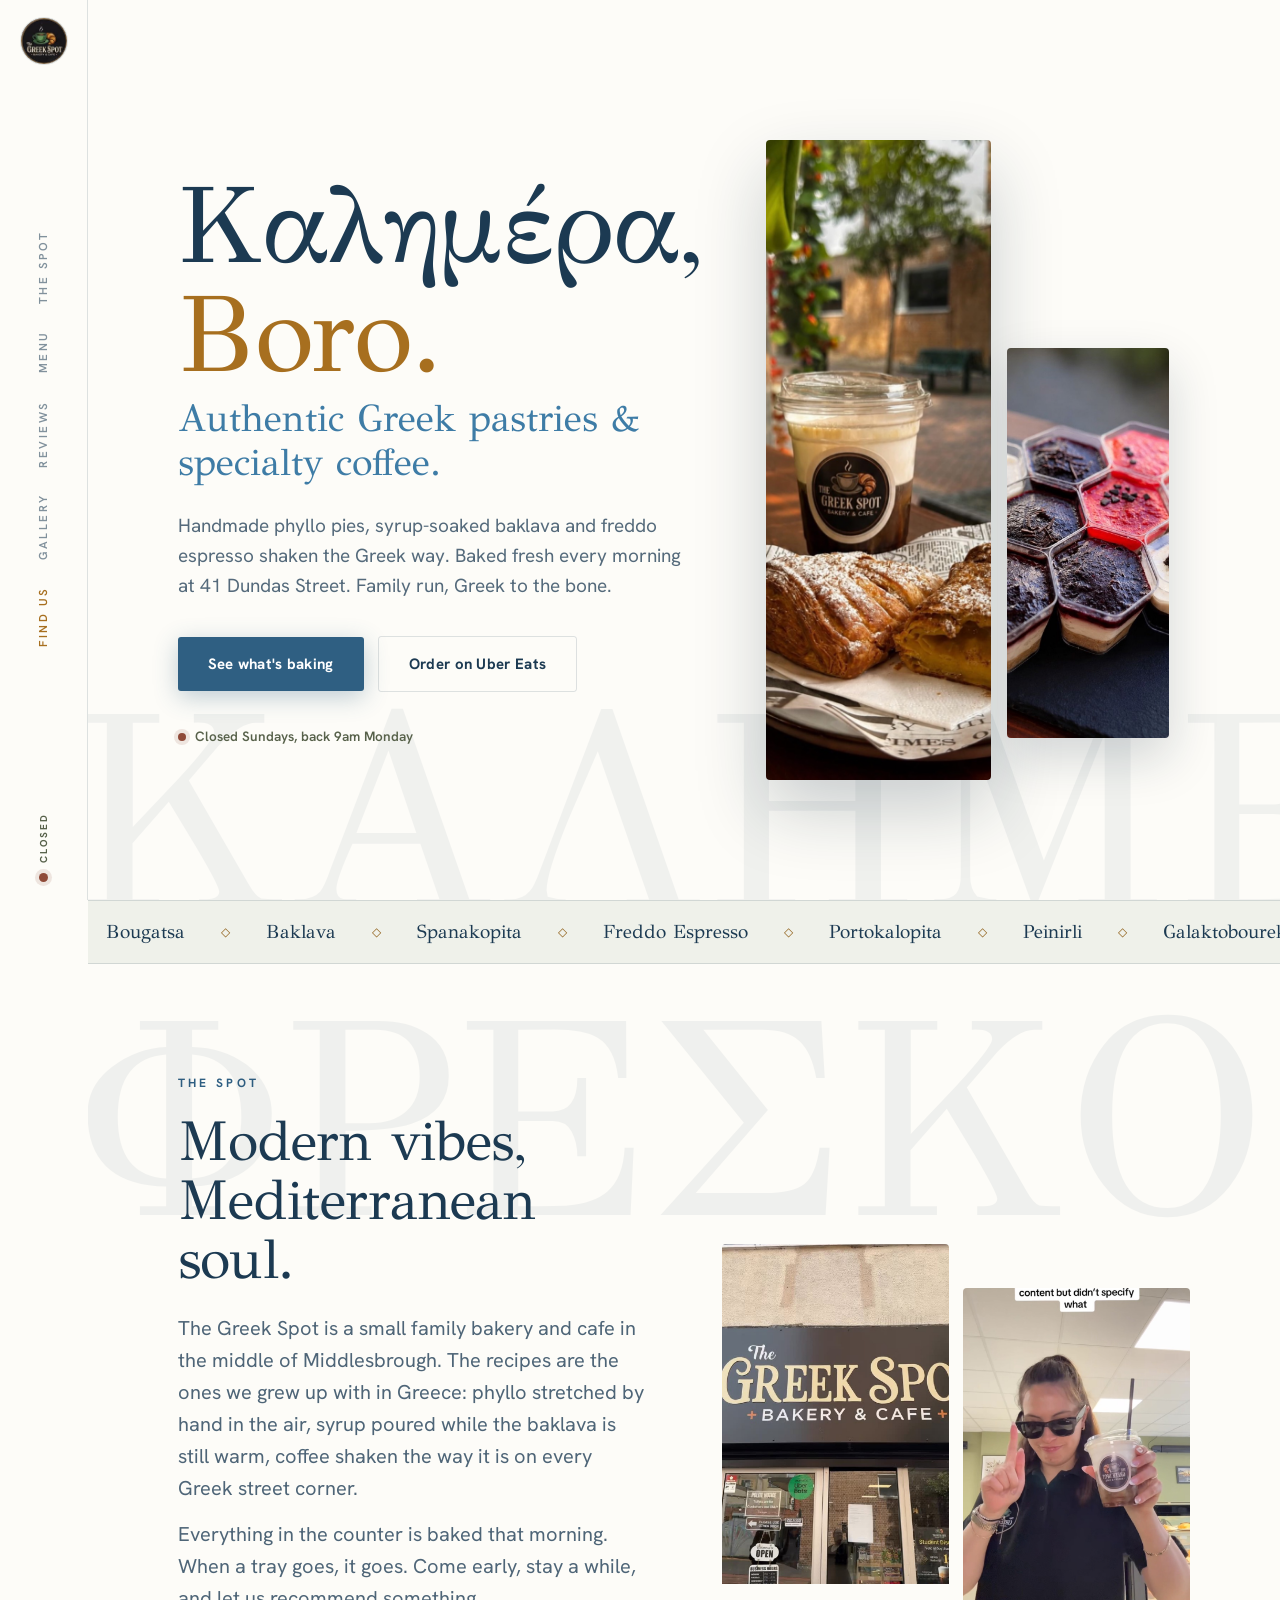
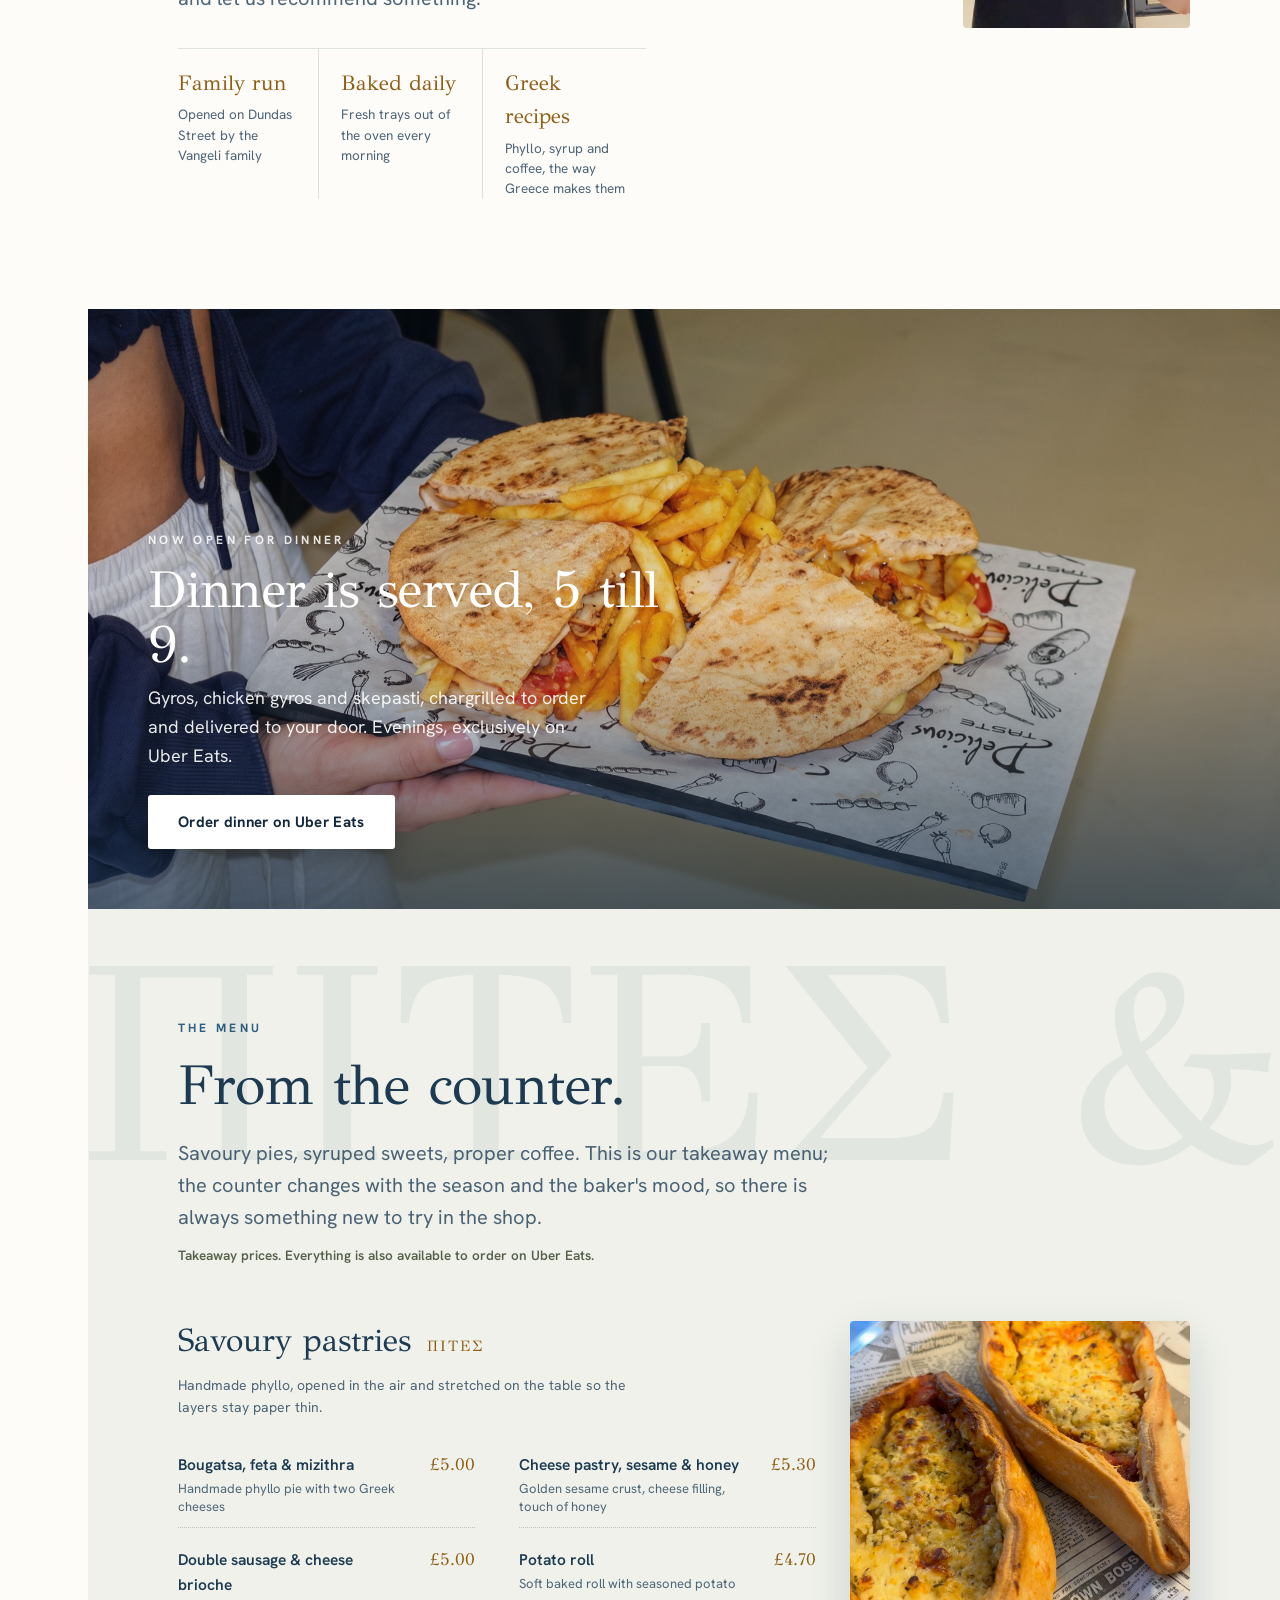
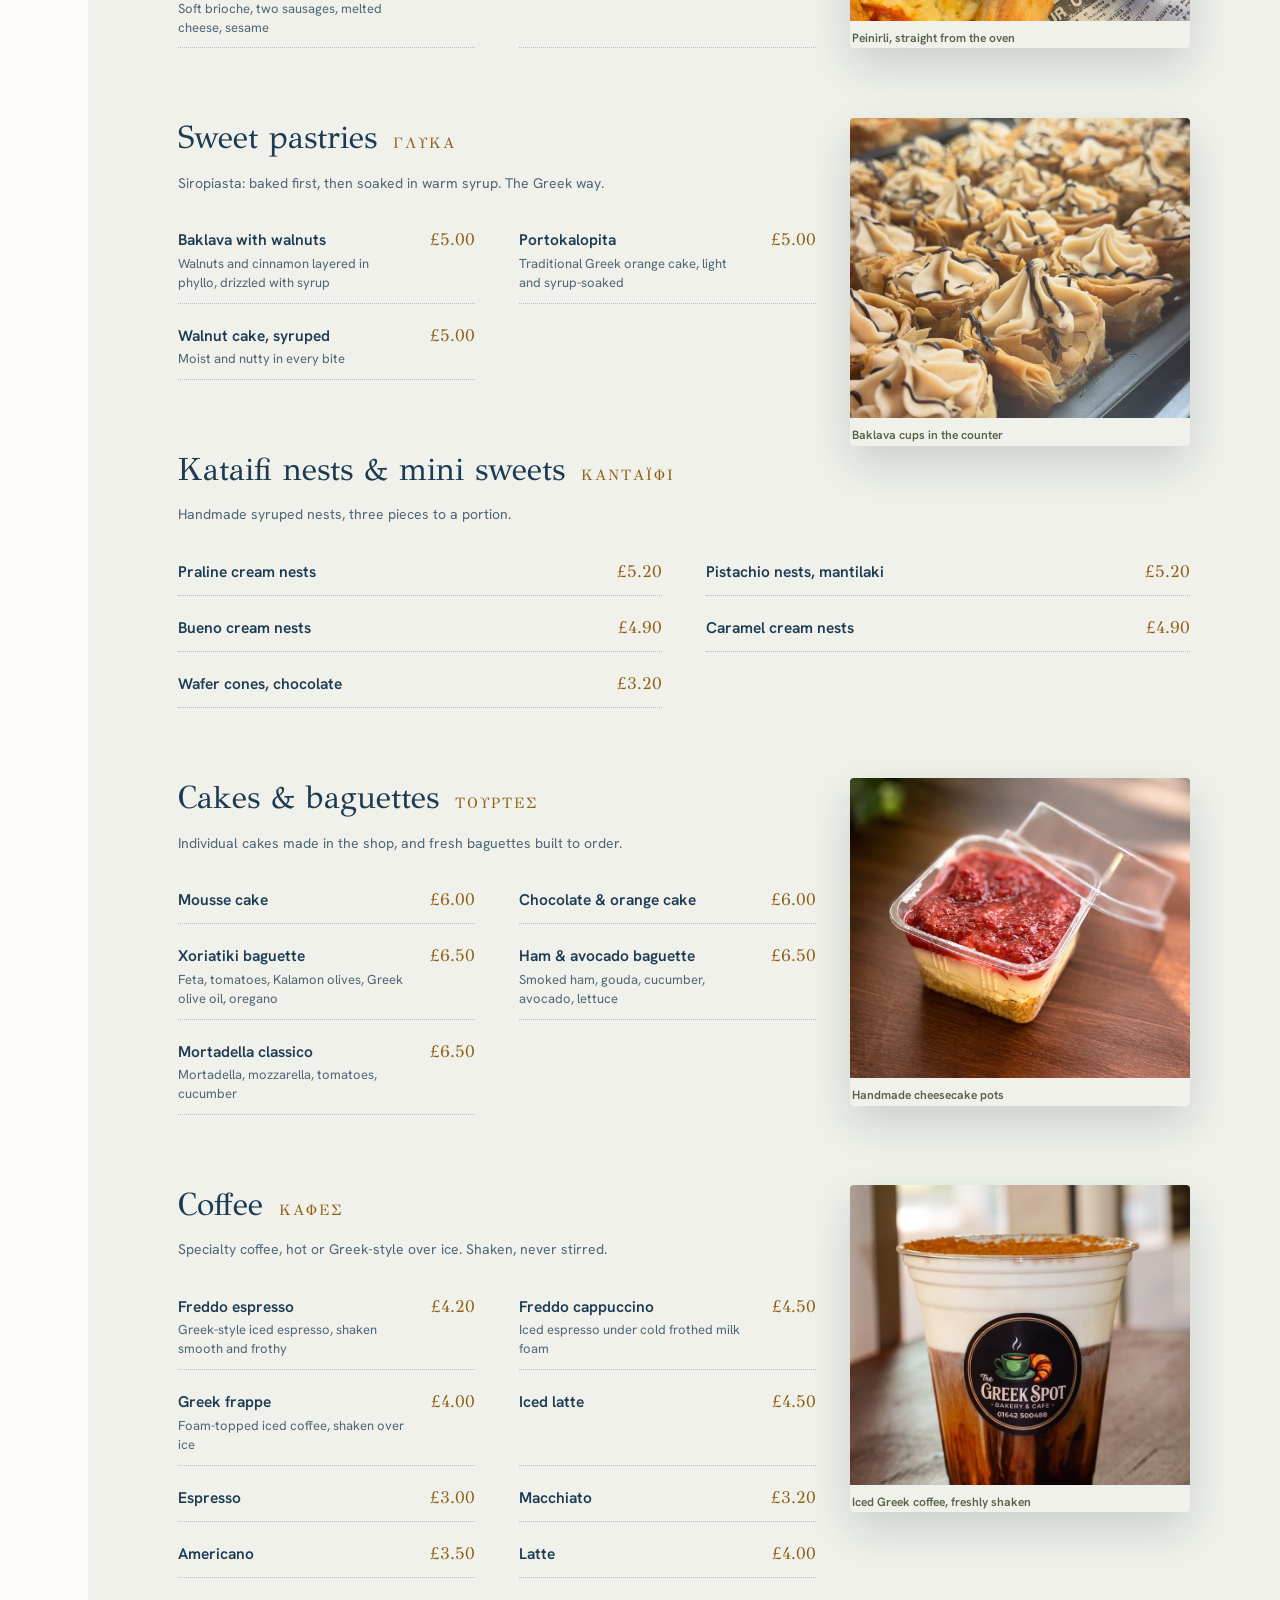
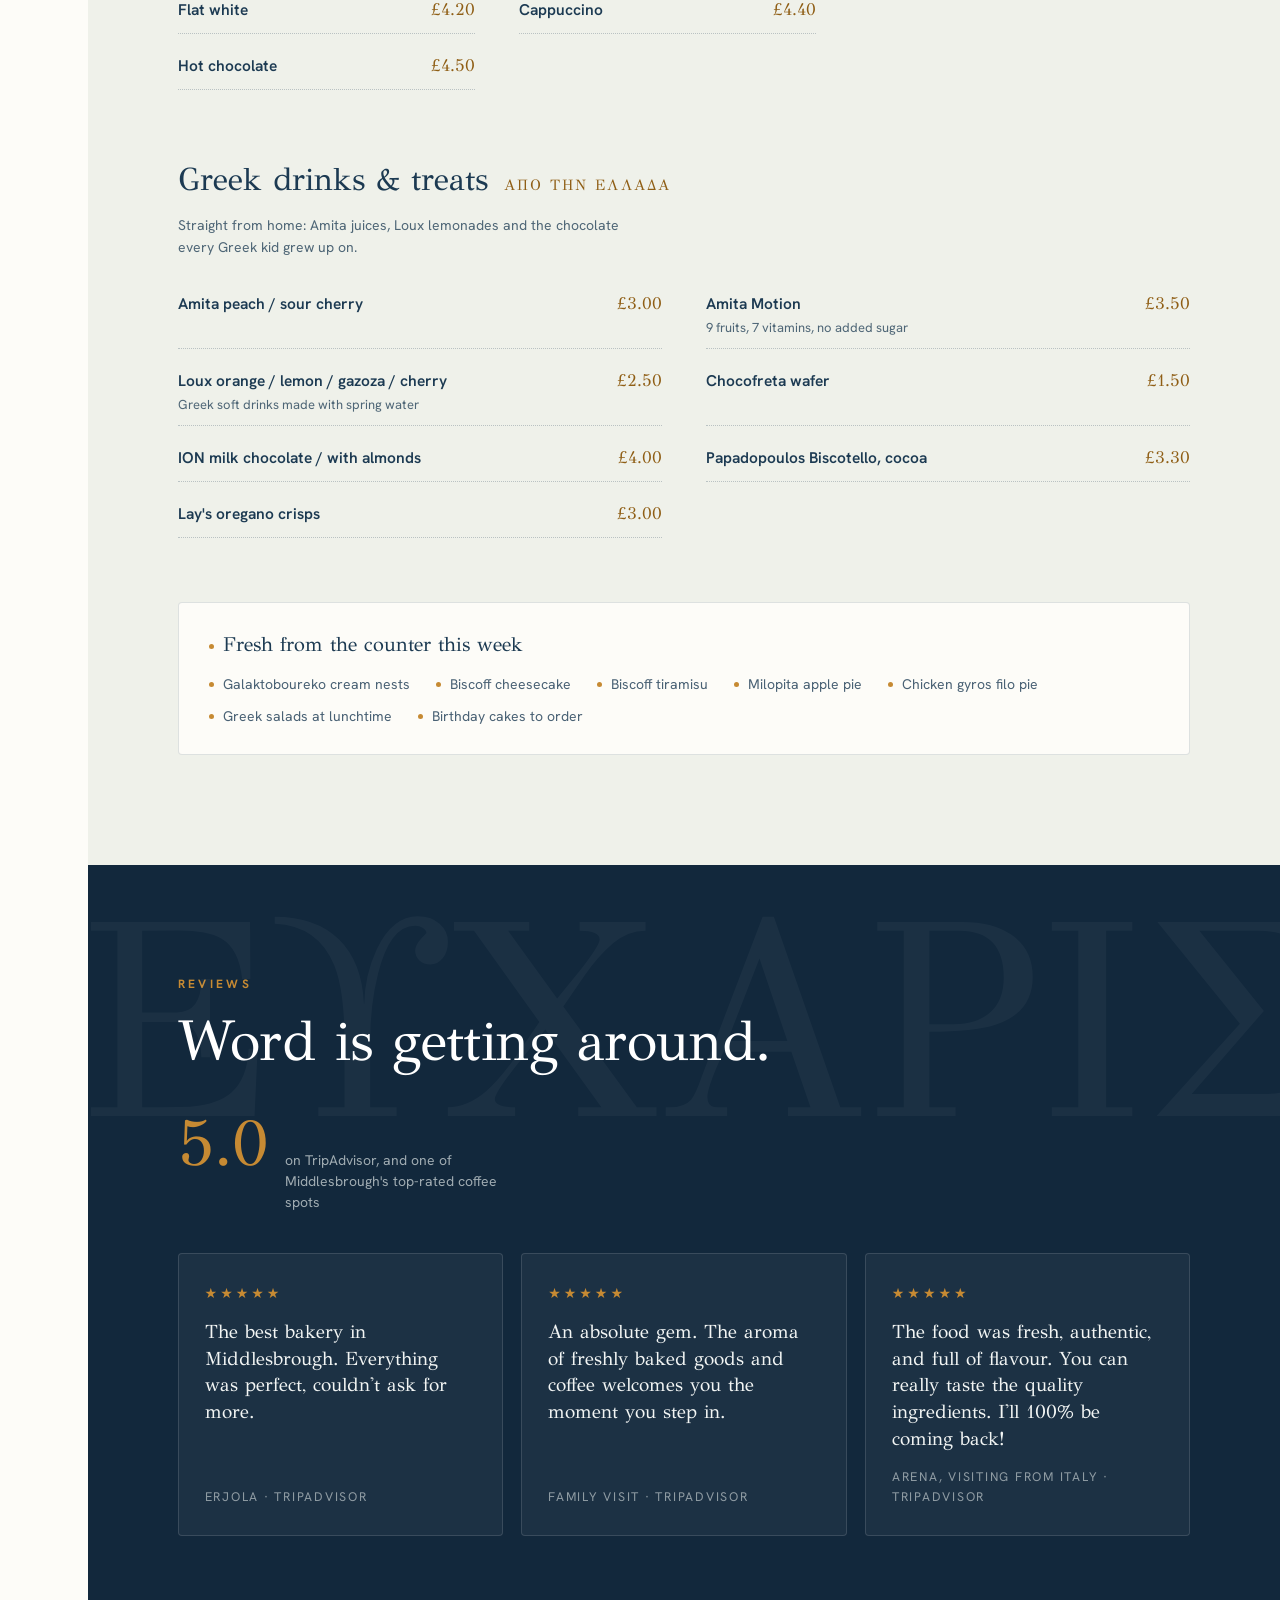
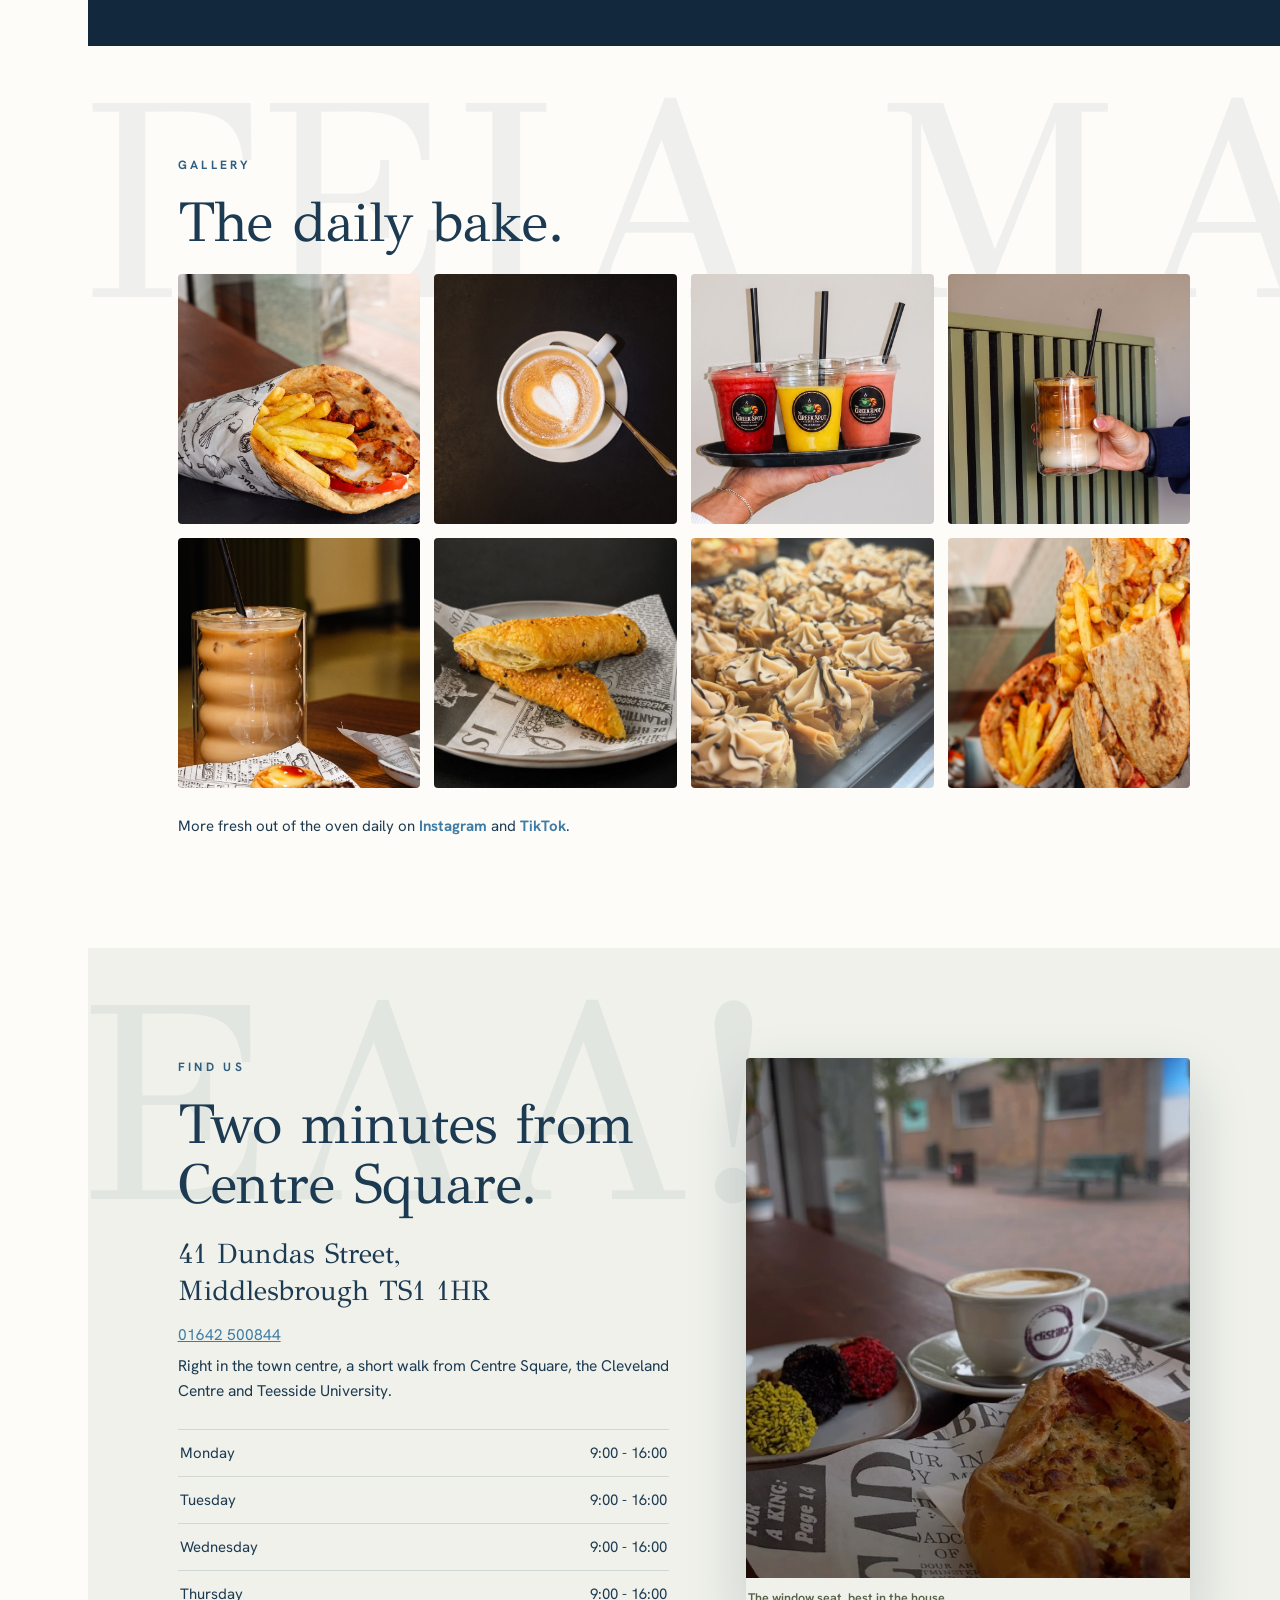
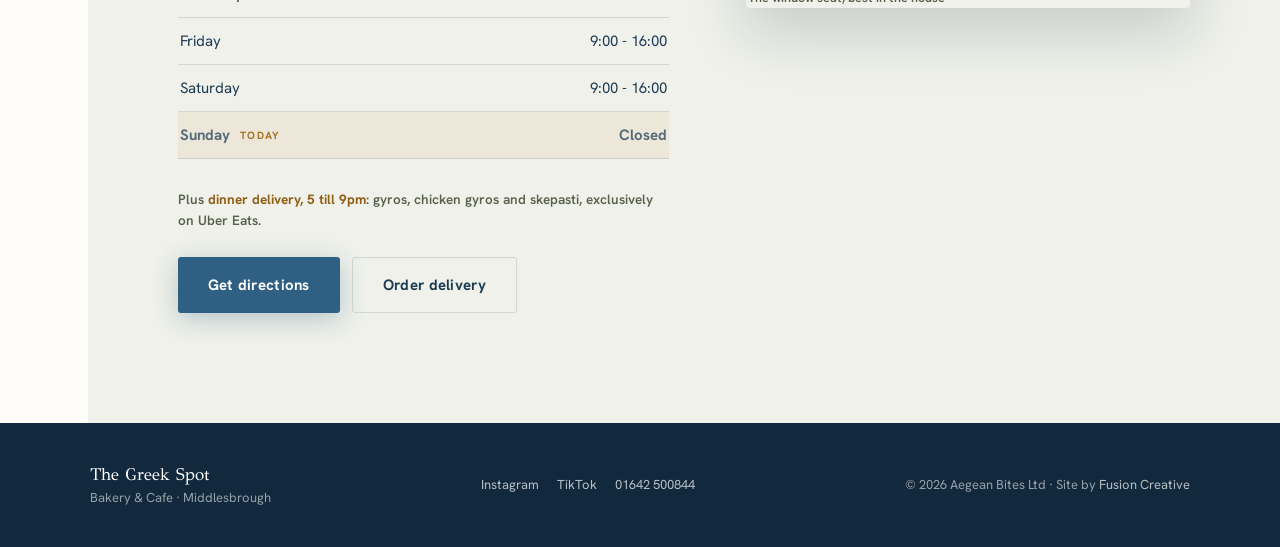
==== index.html @ c8424e04 "The Greek Spot website: launch build Static one-page site: real menu + prices, studio-enhanced shoot" ====
<!DOCTYPE html>
<html lang="en">
<head>
<meta charset="UTF-8">
<meta name="viewport" content="width=device-width, initial-scale=1.0">
<title>The Greek Spot | Greek Bakery &amp; Cafe, Middlesbrough</title>
<meta name="description" content="Authentic Greek pastries, coffee and now dinner in Middlesbrough. Gyros, chicken gyros and skepasti delivered 5 to 9pm on Uber Eats. Family run on Dundas Street, open Monday to Saturday.">
<link rel="icon" type="image/jpeg" href="images/logo.jpg">
<link rel="preconnect" href="https://fonts.googleapis.com">
<link rel="preconnect" href="https://fonts.gstatic.com" crossorigin>
<link href="https://fonts.googleapis.com/css2?family=GFS+Didot&family=Hanken+Grotesk:wght@300;400;500;600;700;800&display=swap" rel="stylesheet">
<script type="application/ld+json">
{
  "@context": "https://schema.org",
  "@type": "Bakery",
  "name": "The Greek Spot",
  "servesCuisine": "Greek",
  "priceRange": "£",
  "telephone": "+441642500844",
  "address": {
    "@type": "PostalAddress",
    "streetAddress": "41 Dundas Street",
    "addressLocality": "Middlesbrough",
    "postalCode": "TS1 1HR",
    "addressCountry": "GB"
  },
  "openingHoursSpecification": [
    { "@type": "OpeningHoursSpecification", "dayOfWeek": ["Monday","Tuesday","Wednesday","Thursday","Friday","Saturday"], "opens": "09:00", "closes": "16:00" }
  ],
  "sameAs": [
    "https://www.instagram.com/thegreekspotmiddlesbrough/",
    "https://www.tiktok.com/@thegreekspot_"
  ]
}
</script>
<style>
:root{
  --whitewash:#FDFCF8;
  --ink:#1C3A52;
  --sea:#3E7CA6;
  --honey:#C68A33;
  --honey-deep:#A76F1F;
  --olive:#7D8767;
  --olive-text:#57614A;
  --honey-text:#8F5E15;
  --sea-deep:#2F5F82;
  --mist:#EFF1EA;
  --night:#12283C;
  --line:rgba(28,58,82,.14);
  --rail-w:88px;
}
*{margin:0;padding:0;box-sizing:border-box}
html{scroll-behavior:smooth}
body{
  background:var(--whitewash);
  color:var(--ink);
  font-family:'Hanken Grotesk',system-ui,sans-serif;
  font-size:16.5px;
  line-height:1.6;
  -webkit-font-smoothing:antialiased;
}
img{max-width:100%;display:block}
a{color:var(--sea)}
.didot{font-family:'GFS Didot',serif;font-weight:400}

/* ---------- side rail ---------- */
.rail{
  position:fixed;top:0;left:0;bottom:0;width:var(--rail-w);z-index:60;
  display:flex;flex-direction:column;align-items:center;justify-content:space-between;
  padding:18px 0;border-right:1px solid var(--line);background:var(--whitewash);
}
.rail-logo{width:46px;height:46px;border-radius:50%;overflow:hidden;flex:0 0 auto;box-shadow:0 0 0 1px var(--line)}
.rail-logo img{width:100%;height:100%;object-fit:cover}
.rail-nav{display:flex;flex-direction:column;gap:26px;align-items:center}
.rail-nav a{
  writing-mode:vertical-rl;text-orientation:mixed;transform:rotate(180deg);
  text-decoration:none;color:var(--ink);opacity:.55;
  font-size:11.5px;font-weight:600;letter-spacing:.22em;text-transform:uppercase;
  transition:opacity .2s,color .2s;
}
.rail-nav a:hover{opacity:1;color:var(--sea)}
.rail-nav a.active{opacity:1;color:var(--honey-deep)}
.rail-status{display:flex;flex-direction:column;align-items:center;gap:10px}
.status-dot{width:9px;height:9px;border-radius:50%;background:#9AA39B}
.status-dot.on{background:#4C9A62;box-shadow:0 0 0 4px rgba(76,154,98,.15)}
.status-dot.closed{background:#8F4A38;box-shadow:0 0 0 4px rgba(143,74,56,.13)}
.rail-status span{
  writing-mode:vertical-rl;transform:rotate(180deg);
  font-size:10px;font-weight:700;letter-spacing:.2em;text-transform:uppercase;color:var(--olive-text);
}

/* ---------- mobile top bar ---------- */
.mobilebar{
  display:none;position:fixed;top:0;left:0;right:0;z-index:70;
  align-items:center;justify-content:space-between;padding:12px 18px;
  background:rgba(253,252,248,.92);backdrop-filter:blur(10px);border-bottom:1px solid var(--line);
}
.mb-brand{display:flex;align-items:center;gap:10px;text-decoration:none;color:var(--ink)}
.mb-brand img{width:34px;height:34px;border-radius:50%}
.mb-brand strong{font-size:14px;letter-spacing:.02em}
.mb-right{display:flex;align-items:center;gap:14px}
.mb-status{display:flex;align-items:center;gap:6px;font-size:11px;font-weight:700;letter-spacing:.08em;text-transform:uppercase;color:var(--olive-text)}
.burger{background:none;border:none;cursor:pointer;padding:6px;display:flex;flex-direction:column;gap:5px}
.burger span{width:22px;height:2px;background:var(--ink);transition:.25s}
.overlay{
  position:fixed;inset:0;background:var(--night);z-index:80;display:flex;flex-direction:column;
  align-items:center;justify-content:center;gap:8px;
  opacity:0;pointer-events:none;visibility:hidden;transition:opacity .3s,visibility .3s;
}
.overlay.open{opacity:1;pointer-events:auto;visibility:visible}
.overlay a{
  color:var(--whitewash);text-decoration:none;font-family:'GFS Didot',serif;
  font-size:clamp(30px,8vw,44px);padding:6px 0;opacity:.9;
}
.overlay a em{font-style:normal;color:var(--honey);font-size:.5em;letter-spacing:.25em;text-transform:uppercase;font-family:'Hanken Grotesk',sans-serif;display:block;text-align:center}
.overlay .ov-close{position:absolute;top:16px;right:20px;background:none;border:none;color:var(--whitewash);font-size:34px;cursor:pointer;line-height:1}

/* ---------- shared layout ---------- */
main{margin-left:var(--rail-w)}
.chapter{padding:110px min(7vw,90px);position:relative;overflow:hidden}
.watermark{
  position:absolute;z-index:0;pointer-events:none;user-select:none;
  font-family:'GFS Didot',serif;color:var(--ink);opacity:.055;
  font-size:clamp(120px,22vw,290px);line-height:.9;white-space:nowrap;
  top:30px;left:-10px;
}
.eyebrow{
  font-size:12px;font-weight:700;letter-spacing:.28em;text-transform:uppercase;
  color:var(--sea-deep);margin-bottom:18px;
}
h1,h2{font-family:'GFS Didot',serif;font-weight:400;line-height:1.06;letter-spacing:-.01em}
h2{font-size:clamp(34px,4.6vw,56px);margin-bottom:22px;position:relative;z-index:1}
.lede{font-size:clamp(17px,1.6vw,20px);color:rgba(28,58,82,.78);max-width:56ch;position:relative;z-index:1}

/* ---------- hero ---------- */
.hero{
  min-height:100vh;display:grid;grid-template-columns:1.05fr .95fr;gap:min(5vw,64px);
  align-items:center;padding:90px min(7vw,90px) 70px;position:relative;overflow:hidden;
}
.hero-copy{position:relative;z-index:2}
.hero-kali{
  font-family:'GFS Didot',serif;font-size:clamp(58px,8.5vw,116px);line-height:1;
  margin-bottom:8px;
}
.hero-kali .accent{color:var(--honey-deep)}
.hero-sub{
  font-family:'GFS Didot',serif;font-size:clamp(24px,3vw,38px);color:var(--sea);
  margin-bottom:26px;line-height:1.15;
}
.hero-lede{font-size:clamp(16px,1.5vw,19px);color:rgba(28,58,82,.75);max-width:46ch;margin-bottom:34px}
.hero-ctas{display:flex;flex-wrap:wrap;gap:14px;align-items:center;margin-bottom:30px}
.btn{
  display:inline-flex;align-items:center;gap:10px;text-decoration:none;
  font-weight:700;font-size:15px;letter-spacing:.02em;
  padding:15px 30px;border-radius:3px;transition:transform .15s,box-shadow .2s,background .2s;
}
.btn-solid{background:var(--sea-deep);color:#fff;box-shadow:0 6px 24px rgba(47,95,130,.3)}
.btn-solid:hover{background:var(--night);transform:translateY(-1px)}
.btn-ghost{color:var(--ink);border:1.5px solid var(--line);background:transparent}
.btn-ghost:hover{border-color:var(--sea);color:var(--sea)}
.hero-open{
  display:inline-flex;align-items:center;gap:9px;font-size:13.5px;font-weight:600;color:var(--olive-text);
}
.hero-open .status-dot{width:8px;height:8px}
.hero-photos{position:relative;z-index:1;display:grid;grid-template-columns:1fr .72fr;gap:16px;align-items:end}
.hp-main{border-radius:4px;overflow:hidden;box-shadow:0 30px 70px rgba(18,40,60,.22)}
.hp-main img{height:min(72vh,640px);width:100%;object-fit:cover}
.hp-side{border-radius:4px;overflow:hidden;box-shadow:0 20px 50px rgba(18,40,60,.18);margin-bottom:42px}
.hp-side img{height:min(44vh,390px);width:100%;object-fit:cover}
.hero .watermark{top:auto;bottom:-40px;left:-20px;opacity:.05}

/* ---------- ticker ---------- */
.ticker{border-top:1px solid var(--line);border-bottom:1px solid var(--line);background:var(--mist);overflow:hidden;padding:16px 0}
.ticker-track{display:flex;gap:0;width:max-content;animation:tick 38s linear infinite}
.ticker-track span{
  font-family:'GFS Didot',serif;font-size:19px;color:var(--ink);white-space:nowrap;padding:0 18px;
  display:flex;align-items:center;gap:36px;
}
.ticker-track span i{font-style:normal;color:var(--honey-text);font-size:12px}
@keyframes tick{from{transform:translateX(-50%)}to{transform:translateX(0)}}
@media (prefers-reduced-motion:reduce){
  .ticker-track{animation:none}
  html{scroll-behavior:auto}
  .reveal{opacity:1 !important;transform:none !important}
}

/* ---------- story ---------- */
.story{display:grid;grid-template-columns:1fr 1fr;gap:min(6vw,80px);align-items:center}
.story-photos{display:grid;grid-template-columns:1fr 1fr;gap:14px}
.story-photos figure{border-radius:4px;overflow:hidden}
.story-photos img{height:340px;width:100%;object-fit:cover}
.story-photos figure:last-child{margin-top:44px}
.story-photos figure:last-child img{object-position:center 78%}
.facts{display:flex;gap:0;margin-top:34px;border-top:1px solid var(--line)}
.fact{flex:1;padding:18px 18px 0 0}
.fact + .fact{padding-left:22px;border-left:1px solid var(--line)}
.fact .didot{font-size:21px;color:var(--honey-text);display:block;margin-bottom:4px}
.fact p{font-size:13.5px;color:rgba(28,58,82,.78);line-height:1.5}

/* ---------- menu ---------- */
.menu-ch{background:var(--mist)}
.menu-intro{max-width:60ch;margin-bottom:12px}
.menu-note{font-size:13.5px;color:var(--olive-text);font-weight:600;margin-bottom:48px}
.mcat{margin-bottom:64px;position:relative;z-index:1}
.mcat-head{display:flex;align-items:baseline;gap:16px;margin-bottom:8px}
.mcat-head h3{font-family:'GFS Didot',serif;font-weight:400;font-size:clamp(24px,2.6vw,32px)}
.mcat-head .gr{font-family:'GFS Didot',serif;color:var(--honey-text);font-size:15px;letter-spacing:.14em}
.mcat-sub{font-size:14px;color:rgba(28,58,82,.76);margin-bottom:22px;max-width:58ch}
.mgrid{display:grid;grid-template-columns:1fr 1fr;gap:8px 44px}
.mitem{display:flex;align-items:baseline;gap:10px;padding:10px 0;border-bottom:1px dotted rgba(28,58,82,.25)}
.mitem .nm{font-weight:600;font-size:15.5px}
.mitem .nm small{display:block;font-weight:400;font-size:13px;color:rgba(28,58,82,.76);line-height:1.45;margin-top:2px}
.mitem .dots{flex:1}
.mitem .pr{font-family:'GFS Didot',serif;font-size:17px;color:var(--honey-text);white-space:nowrap}
.mcat-photo{
  float:right;width:min(340px,38%);margin:6px 0 18px 34px;border-radius:4px;overflow:hidden;
  box-shadow:0 18px 44px rgba(18,40,60,.16);
}
.mcat-photo img{width:100%;height:300px;object-fit:cover}
.mcat-photo figcaption{font-size:12px;color:var(--olive-text);padding:8px 2px 0;font-weight:600}
.counter-strip{
  clear:both;background:var(--whitewash);border:1px solid var(--line);border-radius:4px;
  padding:26px 30px;display:flex;flex-wrap:wrap;gap:10px 26px;align-items:center;position:relative;z-index:1;
}
.counter-strip .didot{font-size:20px;color:var(--ink);width:100%;margin-bottom:2px}
.counter-strip span{font-size:14px;color:rgba(28,58,82,.8)}
.counter-strip span::before{content:"";display:inline-block;width:5px;height:5px;border-radius:50%;background:var(--honey);margin-right:9px;vertical-align:2px}

/* ---------- reviews ---------- */
.reviews{background:var(--night);color:#EDF2F1}
.reviews .eyebrow{color:var(--honey)}
.reviews h2{color:#fff}
.reviews .lede{color:rgba(237,242,241,.72)}
.rev-score{display:flex;align-items:baseline;gap:16px;margin:8px 0 40px;position:relative;z-index:1}
.rev-score .didot{font-size:64px;color:var(--honey)}
.rev-score p{font-size:14px;color:rgba(237,242,241,.65);max-width:30ch;line-height:1.5}
.rev-grid{display:grid;grid-template-columns:repeat(3,1fr);gap:18px;position:relative;z-index:1}
.rev{
  background:rgba(253,252,248,.045);border:1px solid rgba(237,242,241,.14);border-radius:4px;padding:28px 26px;
  display:flex;flex-direction:column;gap:14px;
}
.rev .stars{color:var(--honey);letter-spacing:3px;font-size:14px}
.rev blockquote{font-family:'GFS Didot',serif;font-size:18.5px;line-height:1.45;color:#F2F5F4}
.rev cite{font-style:normal;font-size:12.5px;letter-spacing:.14em;text-transform:uppercase;color:rgba(237,242,241,.55);margin-top:auto}
.reviews .watermark{color:#fff;opacity:.035}

/* ---------- gallery ---------- */
.gal-grid{display:grid;grid-template-columns:repeat(4,1fr);gap:14px;position:relative;z-index:1}
.gal-grid a{border-radius:4px;overflow:hidden;position:relative;display:block}
.gal-grid img{height:250px;width:100%;object-fit:cover;transition:transform .5s}
.gal-grid a:hover img{transform:scale(1.045)}
.gal-follow{margin-top:26px;font-size:15px;position:relative;z-index:1}
.gal-follow a{font-weight:700;text-decoration:none}
.gal-follow a:hover{text-decoration:underline}
.gal-grid a:nth-child(1) img{object-position:center 30%}

/* ---------- feature band ---------- */
.feature-band{position:relative;height:min(70vh,600px);overflow:hidden;display:flex;align-items:flex-end}
.feature-band > img{position:absolute;inset:0;width:100%;height:100%;object-fit:cover}
.fb-overlay{position:absolute;inset:0;background:linear-gradient(to top,rgba(18,40,60,.68) 0%,rgba(18,40,60,.12) 48%,rgba(18,40,60,.22) 100%)}
.fb-text{position:relative;z-index:1;padding:min(6vw,60px);color:#fff;max-width:660px}
.fb-eyebrow{font-size:12px;font-weight:700;letter-spacing:.28em;text-transform:uppercase;color:#fff;opacity:.85;margin-bottom:12px}
.feature-band h2{font-family:'GFS Didot',serif;font-weight:400;color:#fff;font-size:clamp(30px,5vw,52px);line-height:1.06;margin:0}
.feature-band p{color:rgba(255,255,255,.9);font-size:clamp(15px,1.6vw,18px);margin-top:12px;max-width:44ch}
@media(max-width:600px){ .feature-band{height:56vh} }
.feature-band .btn{margin-top:24px}
.fb-btn{background:#fff;color:var(--night);box-shadow:0 8px 26px rgba(0,0,0,.28)}
.fb-btn:hover{background:var(--honey);color:#fff}
.hours-note{margin:14px 0 2px;font-size:13.5px;color:var(--olive-text);font-weight:600;line-height:1.55}
.hours-note b{color:var(--honey-text)}

/* ---------- find us ---------- */
.find{display:grid;grid-template-columns:1.05fr .95fr;gap:min(6vw,80px);align-items:start}
.hours{border-top:1px solid var(--line);margin:26px 0 30px}
.hours .hrow{display:flex;justify-content:space-between;padding:11px 2px;border-bottom:1px solid var(--line);font-size:15px}
.hours .hrow.today{background:rgba(198,138,51,.09);font-weight:700}
.hours .hrow.today .d::after{content:"Today";font-size:10.5px;letter-spacing:.14em;text-transform:uppercase;color:var(--honey-deep);margin-left:10px;vertical-align:1px}
.hours .closed-day{color:rgba(28,58,82,.72)}
.find-details p{margin-bottom:6px;font-size:15.5px}
.find-details .addr{font-family:'GFS Didot',serif;font-size:clamp(22px,2.4vw,28px);line-height:1.3;margin-bottom:14px}
.find-links{display:flex;flex-wrap:wrap;gap:12px;margin-top:26px}
.find-photo{border-radius:4px;overflow:hidden;box-shadow:0 24px 60px rgba(18,40,60,.18)}
.find-photo img{width:100%;height:520px;object-fit:cover}
.find-photo figcaption{font-size:12.5px;color:var(--olive-text);padding:10px 2px 0;font-weight:600}

/* ---------- footer ---------- */
footer{
  background:var(--night);color:rgba(237,242,241,.6);
  padding:38px min(7vw,90px);font-size:13px;
  display:flex;justify-content:space-between;align-items:center;gap:20px;flex-wrap:wrap;
}
footer .didot{color:#fff;font-size:17px}
footer a{color:rgba(237,242,241,.75);text-decoration:none}
footer a:hover{color:var(--honey)}
footer .fsoc{display:flex;gap:18px}

/* ---------- reveal on scroll ---------- */
.reveal{opacity:0;transform:translateY(22px);transition:opacity .7s ease,transform .7s ease}
.reveal.in{opacity:1;transform:none}

/* ---------- focus ---------- */
a:focus-visible,button:focus-visible{outline:2.5px solid var(--sea);outline-offset:3px;border-radius:2px}

/* ---------- responsive ---------- */
@media(max-width:1080px){
  .mgrid{grid-template-columns:1fr}
  .mcat-photo{width:min(300px,42%)}
  .gal-grid{grid-template-columns:repeat(2,1fr)}
  .rev-grid{grid-template-columns:1fr}
}
@media(max-width:900px){
  :root{--rail-w:0px}
  .rail{display:none}
  .mobilebar{display:flex}
  main{margin-left:0}
  .hero{grid-template-columns:1fr;min-height:auto;padding-top:120px;gap:44px}
  .hero-photos{grid-template-columns:1fr .8fr}
  .hp-main img{height:52vh}
  .hp-side img{height:34vh}
  .story{grid-template-columns:1fr}
  .find{grid-template-columns:1fr}
  .find-photo img{height:380px}
  .chapter{padding:80px 6vw}
  .mcat-photo{float:none;width:100%;margin:0 0 22px}
  .mcat-photo img{height:240px}
  .facts{flex-direction:column;gap:14px}
  .fact + .fact{padding-left:0;border-left:none;padding-top:14px;border-top:1px solid var(--line)}
}
@media(max-width:520px){
  .hero-photos{grid-template-columns:1fr}
  .hp-side{display:none}
  .gal-grid{grid-template-columns:1fr 1fr}
  .gal-grid img{height:170px}
}
</style>
</head>
<body>

<!-- side rail (desktop) -->
<nav class="rail" aria-label="Site">
  <a class="rail-logo" href="#top" aria-label="The Greek Spot home"><img src="images/logo.jpg" alt="The Greek Spot logo"></a>
  <div class="rail-nav">
    <a href="#story">The Spot</a>
    <a href="#menu">Menu</a>
    <a href="#reviews">Reviews</a>
    <a href="#gallery">Gallery</a>
    <a href="#find">Find us</a>
  </div>
  <div class="rail-status">
    <span id="railStatusTxt">Mon-Sat</span>
    <div class="status-dot" id="railDot"></div>
  </div>
</nav>

<!-- mobile bar -->
<div class="mobilebar">
  <a class="mb-brand" href="#top"><img src="images/logo.jpg" alt=""><strong>The Greek Spot</strong></a>
  <div class="mb-right">
    <span class="mb-status"><span class="status-dot" id="mbDot" style="width:7px;height:7px"></span><span id="mbStatusTxt">9-4</span></span>
    <button class="burger" id="burger" aria-label="Open menu" aria-expanded="false" aria-controls="overlay"><span></span><span></span><span></span></button>
  </div>
</div>
<nav class="overlay" id="overlay" aria-label="Site menu">
  <button class="ov-close" id="ovClose" aria-label="Close menu">&times;</button>
  <a href="#story"><em>01</em>The Spot</a>
  <a href="#menu"><em>02</em>Menu</a>
  <a href="#reviews"><em>03</em>Reviews</a>
  <a href="#gallery"><em>04</em>Gallery</a>
  <a href="#find"><em>05</em>Find us</a>
</nav>

<main id="top">

  <!-- HERO -->
  <section class="hero">
    <div class="watermark" aria-hidden="true">ΚΑΛΗΜΕΡΑ</div>
    <div class="hero-copy">
      <h1 class="hero-kali"><span lang="el">Καλημέρα,</span><br><span class="accent">Boro.</span></h1>
      <p class="hero-sub">Authentic Greek pastries &amp; specialty coffee.</p>
      <p class="hero-lede">Handmade phyllo pies, syrup-soaked baklava and freddo espresso shaken the Greek way. Baked fresh every morning at 41 Dundas Street. Family run, Greek to the bone.</p>
      <div class="hero-ctas">
        <a class="btn btn-solid" href="#menu">See what's baking</a>
        <a class="btn btn-ghost" href="https://www.ubereats.com/gb/store/the-greek-spot/KlmvoWTTS9mFfXp4U_4D3Q" target="_blank" rel="noopener">Order on Uber Eats</a>
      </div>
      <span class="hero-open"><span class="status-dot" id="heroDot"></span><span id="heroStatusTxt">Cafe 9am to 4pm, dinner delivery 5 to 9pm</span></span>
    </div>
    <div class="hero-photos">
      <figure class="hp-main"><img src="images/hero-bougatsa-freddo.jpg" alt="Custard bougatsa dusted with icing sugar and a freddo espresso in a Greek Spot cup, on newspaper-print paper in the window light" fetchpriority="high"></figure>
      <figure class="hp-side"><img src="images/sweets-honeycomb-pots.jpg" alt="Cheesecake pots arranged in a honeycomb pattern on dark slate"></figure>
    </div>
  </section>

  <!-- TICKER -->
  <div class="ticker" aria-hidden="true">
    <div class="ticker-track" id="tickerTrack">
      <span>Bougatsa <i>&#9671;</i> Baklava <i>&#9671;</i> Spanakopita <i>&#9671;</i> Freddo Espresso <i>&#9671;</i> Portokalopita <i>&#9671;</i> Peinirli <i>&#9671;</i> Galaktoboureko <i>&#9671;</i> Greek Frappe <i>&#9671;</i> Kataifi Nests <i>&#9671;</i> Milopita <i>&#9671;</i></span>
    </div>
  </div>

  <!-- STORY -->
  <section class="chapter" id="story">
    <div class="watermark" aria-hidden="true">ΦΡΕΣΚΟ</div>
    <div class="story">
      <div class="reveal">
        <div class="eyebrow">The Spot</div>
        <h2>Modern vibes,<br>Mediterranean soul.</h2>
        <p class="lede">The Greek Spot is a small family bakery and cafe in the middle of Middlesbrough. The recipes are the ones we grew up with in Greece: phyllo stretched by hand in the air, syrup poured while the baklava is still warm, coffee shaken the way it is on every Greek street corner.</p>
        <p class="lede" style="margin-top:14px">Everything in the counter is baked that morning. When a tray goes, it goes. Come early, stay a while, and let us recommend something.</p>
        <div class="facts">
          <div class="fact"><span class="didot">Family run</span><p>Opened on Dundas Street by the Vangeli family</p></div>
          <div class="fact"><span class="didot">Baked daily</span><p>Fresh trays out of the oven every morning</p></div>
          <div class="fact"><span class="didot">Greek recipes</span><p>Phyllo, syrup and coffee, the way Greece makes them</p></div>
        </div>
      </div>
      <div class="story-photos reveal">
        <figure><img src="images/shopfront.jpg" alt="The Greek Spot shopfront on Dundas Street with its black and gold sign"></figure>
        <figure><img src="images/team-personality.jpg" alt="One of the team holding up a Greek Spot iced coffee in the cafe"></figure>
      </div>
    </div>
  </section>

  <!-- FEATURE BAND -->
  <section class="feature-band reveal" aria-label="Now open for dinner">
    <img src="images/aug-pitas-tray.jpg" alt="A tray of freshly grilled Greek chicken and chips loaded pitas on branded paper" loading="lazy">
    <div class="fb-overlay"></div>
    <div class="fb-text">
      <div class="fb-eyebrow">Now open for dinner</div>
      <h2>Dinner is served, 5 till 9.</h2>
      <p>Gyros, chicken gyros and skepasti, chargrilled to order and delivered to your door. Evenings, exclusively on Uber Eats.</p>
      <a class="btn fb-btn" href="https://www.ubereats.com/gb/store/the-greek-spot/KlmvoWTTS9mFfXp4U_4D3Q" target="_blank" rel="noopener">Order dinner on Uber Eats</a>
    </div>
  </section>

  <!-- MENU -->
  <section class="chapter menu-ch" id="menu">
    <div class="watermark" aria-hidden="true">ΠΙΤΕΣ &amp; ΓΛΥΚΑ</div>
    <div class="eyebrow reveal">The Menu</div>
    <h2 class="reveal">From the counter.</h2>
    <p class="lede menu-intro reveal">Savoury pies, syruped sweets, proper coffee. This is our takeaway menu; the counter changes with the season and the baker's mood, so there is always something new to try in the shop.</p>
    <p class="menu-note reveal">Takeaway prices. Everything is also available to order on Uber Eats.</p>

    <div class="mcat reveal">
      <figure class="mcat-photo"><img src="images/peinirli-cheese-boats.jpg" alt="Two freshly baked peinirli cheese boats on newspaper-print paper"><figcaption>Peinirli, straight from the oven</figcaption></figure>
      <div class="mcat-head"><h3>Savoury pastries</h3><span class="gr" lang="el">ΠΙΤΕΣ</span></div>
      <p class="mcat-sub">Handmade phyllo, opened in the air and stretched on the table so the layers stay paper thin.</p>
      <div class="mgrid">
        <div class="mitem"><span class="nm">Bougatsa, feta &amp; mizithra<small>Handmade phyllo pie with two Greek cheeses</small></span><span class="dots"></span><span class="pr">£5.00</span></div>
        <div class="mitem"><span class="nm">Cheese pastry, sesame &amp; honey<small>Golden sesame crust, cheese filling, touch of honey</small></span><span class="dots"></span><span class="pr">£5.30</span></div>
        <div class="mitem"><span class="nm">Double sausage &amp; cheese brioche<small>Soft brioche, two sausages, melted cheese, sesame</small></span><span class="dots"></span><span class="pr">£5.00</span></div>
        <div class="mitem"><span class="nm">Potato roll<small>Soft baked roll with seasoned potato</small></span><span class="dots"></span><span class="pr">£4.70</span></div>
      </div>
    </div>

    <div class="mcat reveal">
      <figure class="mcat-photo"><img src="images/baklava-cups-counter.jpg" alt="Tray of mini filo baklava cups topped with cream and chocolate in the counter"><figcaption>Baklava cups in the counter</figcaption></figure>
      <div class="mcat-head"><h3>Sweet pastries</h3><span class="gr" lang="el">ΓΛΥΚΑ</span></div>
      <p class="mcat-sub">Siropiasta: baked first, then soaked in warm syrup. The Greek way.</p>
      <div class="mgrid">
        <div class="mitem"><span class="nm">Baklava with walnuts<small>Walnuts and cinnamon layered in phyllo, drizzled with syrup</small></span><span class="dots"></span><span class="pr">£5.00</span></div>
        <div class="mitem"><span class="nm">Portokalopita<small>Traditional Greek orange cake, light and syrup-soaked</small></span><span class="dots"></span><span class="pr">£5.00</span></div>
        <div class="mitem"><span class="nm">Walnut cake, syruped<small>Moist and nutty in every bite</small></span><span class="dots"></span><span class="pr">£5.00</span></div>
      </div>
    </div>

    <div class="mcat reveal">
      <div class="mcat-head"><h3>Kataifi nests &amp; mini sweets</h3><span class="gr" lang="el">ΚΑΝΤΑΪΦΙ</span></div>
      <p class="mcat-sub">Handmade syruped nests, three pieces to a portion.</p>
      <div class="mgrid">
        <div class="mitem"><span class="nm">Praline cream nests</span><span class="dots"></span><span class="pr">£5.20</span></div>
        <div class="mitem"><span class="nm">Pistachio nests, mantilaki</span><span class="dots"></span><span class="pr">£5.20</span></div>
        <div class="mitem"><span class="nm">Bueno cream nests</span><span class="dots"></span><span class="pr">£4.90</span></div>
        <div class="mitem"><span class="nm">Caramel cream nests</span><span class="dots"></span><span class="pr">£4.90</span></div>
        <div class="mitem"><span class="nm">Wafer cones, chocolate</span><span class="dots"></span><span class="pr">£3.20</span></div>
      </div>
    </div>

    <div class="mcat reveal">
      <figure class="mcat-photo"><img src="images/strawberry-cheesecake-pot.jpg" alt="Layered strawberry cheesecake pot in sunlight"><figcaption>Handmade cheesecake pots</figcaption></figure>
      <div class="mcat-head"><h3>Cakes &amp; baguettes</h3><span class="gr" lang="el">ΤΟΥΡΤΕΣ</span></div>
      <p class="mcat-sub">Individual cakes made in the shop, and fresh baguettes built to order.</p>
      <div class="mgrid">
        <div class="mitem"><span class="nm">Mousse cake</span><span class="dots"></span><span class="pr">£6.00</span></div>
        <div class="mitem"><span class="nm">Chocolate &amp; orange cake</span><span class="dots"></span><span class="pr">£6.00</span></div>
        <div class="mitem"><span class="nm">Xoriatiki baguette<small>Feta, tomatoes, Kalamon olives, Greek olive oil, oregano</small></span><span class="dots"></span><span class="pr">£6.50</span></div>
        <div class="mitem"><span class="nm">Ham &amp; avocado baguette<small>Smoked ham, gouda, cucumber, avocado, lettuce</small></span><span class="dots"></span><span class="pr">£6.50</span></div>
        <div class="mitem"><span class="nm">Mortadella classico<small>Mortadella, mozzarella, tomatoes, cucumber</small></span><span class="dots"></span><span class="pr">£6.50</span></div>
      </div>
    </div>

    <div class="mcat reveal">
      <figure class="mcat-photo"><img src="images/aug-iced-coffee-branded.jpg" alt="Iced layered Greek coffee with a dusted topping in a branded Greek Spot cup"><figcaption>Iced Greek coffee, freshly shaken</figcaption></figure>
      <div class="mcat-head"><h3>Coffee</h3><span class="gr" lang="el">ΚΑΦΕΣ</span></div>
      <p class="mcat-sub">Specialty coffee, hot or Greek-style over ice. Shaken, never stirred.</p>
      <div class="mgrid">
        <div class="mitem"><span class="nm">Freddo espresso<small>Greek-style iced espresso, shaken smooth and frothy</small></span><span class="dots"></span><span class="pr">£4.20</span></div>
        <div class="mitem"><span class="nm">Freddo cappuccino<small>Iced espresso under cold frothed milk foam</small></span><span class="dots"></span><span class="pr">£4.50</span></div>
        <div class="mitem"><span class="nm">Greek frappe<small>Foam-topped iced coffee, shaken over ice</small></span><span class="dots"></span><span class="pr">£4.00</span></div>
        <div class="mitem"><span class="nm">Iced latte</span><span class="dots"></span><span class="pr">£4.50</span></div>
        <div class="mitem"><span class="nm">Espresso</span><span class="dots"></span><span class="pr">£3.00</span></div>
        <div class="mitem"><span class="nm">Macchiato</span><span class="dots"></span><span class="pr">£3.20</span></div>
        <div class="mitem"><span class="nm">Americano</span><span class="dots"></span><span class="pr">£3.50</span></div>
        <div class="mitem"><span class="nm">Latte</span><span class="dots"></span><span class="pr">£4.00</span></div>
        <div class="mitem"><span class="nm">Flat white</span><span class="dots"></span><span class="pr">£4.20</span></div>
        <div class="mitem"><span class="nm">Cappuccino</span><span class="dots"></span><span class="pr">£4.40</span></div>
        <div class="mitem"><span class="nm">Hot chocolate</span><span class="dots"></span><span class="pr">£4.50</span></div>
      </div>
    </div>

    <div class="mcat reveal">
      <div class="mcat-head"><h3>Greek drinks &amp; treats</h3><span class="gr" lang="el">ΑΠΟ ΤΗΝ ΕΛΛΑΔΑ</span></div>
      <p class="mcat-sub">Straight from home: Amita juices, Loux lemonades and the chocolate every Greek kid grew up on.</p>
      <div class="mgrid">
        <div class="mitem"><span class="nm">Amita peach / sour cherry</span><span class="dots"></span><span class="pr">£3.00</span></div>
        <div class="mitem"><span class="nm">Amita Motion<small>9 fruits, 7 vitamins, no added sugar</small></span><span class="dots"></span><span class="pr">£3.50</span></div>
        <div class="mitem"><span class="nm">Loux orange / lemon / gazoza / cherry<small>Greek soft drinks made with spring water</small></span><span class="dots"></span><span class="pr">£2.50</span></div>
        <div class="mitem"><span class="nm">Chocofreta wafer</span><span class="dots"></span><span class="pr">£1.50</span></div>
        <div class="mitem"><span class="nm">ION milk chocolate / with almonds</span><span class="dots"></span><span class="pr">£4.00</span></div>
        <div class="mitem"><span class="nm">Papadopoulos Biscotello, cocoa</span><span class="dots"></span><span class="pr">£3.30</span></div>
        <div class="mitem"><span class="nm">Lay's oregano crisps</span><span class="dots"></span><span class="pr">£3.00</span></div>
      </div>
    </div>

    <div class="counter-strip reveal">
      <span class="didot">Fresh from the counter this week</span>
      <span>Galaktoboureko cream nests</span>
      <span>Biscoff cheesecake</span>
      <span>Biscoff tiramisu</span>
      <span>Milopita apple pie</span>
      <span>Chicken gyros filo pie</span>
      <span>Greek salads at lunchtime</span>
      <span>Birthday cakes to order</span>
    </div>
  </section>

  <!-- REVIEWS -->
  <section class="chapter reviews" id="reviews">
    <div class="watermark" aria-hidden="true">ΕΥΧΑΡΙΣΤΩ</div>
    <div class="eyebrow reveal">Reviews</div>
    <h2 class="reveal">Word is getting around.</h2>
    <div class="rev-score reveal">
      <span class="didot">5.0</span>
      <p>on TripAdvisor, and one of Middlesbrough's top-rated coffee spots</p>
    </div>
    <div class="rev-grid">
      <div class="rev reveal">
        <span class="stars">&#9733;&#9733;&#9733;&#9733;&#9733;</span>
        <blockquote>The best bakery in Middlesbrough. Everything was perfect, couldn't ask for more.</blockquote>
        <cite>Erjola · TripAdvisor</cite>
      </div>
      <div class="rev reveal">
        <span class="stars">&#9733;&#9733;&#9733;&#9733;&#9733;</span>
        <blockquote>An absolute gem. The aroma of freshly baked goods and coffee welcomes you the moment you step in.</blockquote>
        <cite>Family visit · TripAdvisor</cite>
      </div>
      <div class="rev reveal">
        <span class="stars">&#9733;&#9733;&#9733;&#9733;&#9733;</span>
        <blockquote>The food was fresh, authentic, and full of flavour. You can really taste the quality ingredients. I'll 100% be coming back!</blockquote>
        <cite>Arena, visiting from Italy · TripAdvisor</cite>
      </div>
    </div>
  </section>

  <!-- GALLERY -->
  <section class="chapter" id="gallery">
    <div class="watermark" aria-hidden="true">ΓΕΙΑ ΜΑΣ</div>
    <div class="eyebrow reveal">Gallery</div>
    <h2 class="reveal">The daily bake.</h2>
    <div class="gal-grid reveal">
      <a href="https://www.instagram.com/thegreekspotmiddlesbrough/" target="_blank" rel="noopener"><img src="images/aug-gyros-wrap.jpg" alt="Chicken gyros wrap loaded with chips on a slate board, on our Instagram" loading="lazy"></a>
      <a href="https://www.instagram.com/thegreekspotmiddlesbrough/" target="_blank" rel="noopener"><img src="images/aug-flat-white.jpg" alt="Flat white with heart latte art, shot from above, on our Instagram" loading="lazy"></a>
      <a href="https://www.instagram.com/thegreekspotmiddlesbrough/" target="_blank" rel="noopener"><img src="images/aug-smoothies.jpg" alt="Three colourful branded Greek Spot smoothies on a tray, on our Instagram" loading="lazy"></a>
      <a href="https://www.instagram.com/thegreekspotmiddlesbrough/" target="_blank" rel="noopener"><img src="images/aug-iced-coffee-green.jpg" alt="Iced layered coffee held against the sage-green slatted wall, on our Instagram" loading="lazy"></a>
      <a href="https://www.instagram.com/thegreekspotmiddlesbrough/" target="_blank" rel="noopener"><img src="images/aug-iced-coffee-pastry.jpg" alt="Iced coffee in a ribbed glass beside two pastries, on our Instagram" loading="lazy"></a>
      <a href="https://www.instagram.com/thegreekspotmiddlesbrough/" target="_blank" rel="noopener"><img src="images/borek-sesame-dark.jpg" alt="Sesame-crusted filo rolls torn open to show flaky layers, on our Instagram" loading="lazy"></a>
      <a href="https://www.instagram.com/thegreekspotmiddlesbrough/" target="_blank" rel="noopener"><img src="images/baklava-cups-counter.jpg" alt="Tray of mini filo baklava cups topped with cream and chocolate, on our Instagram" loading="lazy"></a>
      <a href="https://www.instagram.com/thegreekspotmiddlesbrough/" target="_blank" rel="noopener"><img src="images/aug-gyros-hero.jpg" alt="Two loaded Greek pita gyros with chips on branded paper, on our Instagram" loading="lazy"></a>
    </div>
    <p class="gal-follow">More fresh out of the oven daily on <a href="https://www.instagram.com/thegreekspotmiddlesbrough/" target="_blank" rel="noopener">Instagram</a> and <a href="https://www.tiktok.com/@thegreekspot_" target="_blank" rel="noopener">TikTok</a>.</p>
  </section>

  <!-- FIND US -->
  <section class="chapter menu-ch" id="find">
    <div class="watermark" aria-hidden="true">ΕΛΑ!</div>
    <div class="find">
      <div class="reveal">
        <div class="eyebrow">Find us</div>
        <h2>Two minutes from Centre Square.</h2>
        <div class="find-details">
          <p class="addr">41 Dundas Street,<br>Middlesbrough TS1 1HR</p>
          <p><a href="tel:+441642500844">01642 500844</a></p>
          <p>Right in the town centre, a short walk from Centre Square, the Cleveland Centre and Teesside University.</p>
        </div>
        <div class="hours" id="hoursTable">
          <div class="hrow" data-day="1"><span class="d">Monday</span><span>9:00 - 16:00</span></div>
          <div class="hrow" data-day="2"><span class="d">Tuesday</span><span>9:00 - 16:00</span></div>
          <div class="hrow" data-day="3"><span class="d">Wednesday</span><span>9:00 - 16:00</span></div>
          <div class="hrow" data-day="4"><span class="d">Thursday</span><span>9:00 - 16:00</span></div>
          <div class="hrow" data-day="5"><span class="d">Friday</span><span>9:00 - 16:00</span></div>
          <div class="hrow" data-day="6"><span class="d">Saturday</span><span>9:00 - 16:00</span></div>
          <div class="hrow closed-day" data-day="0"><span class="d">Sunday</span><span>Closed</span></div>
        </div>
        <p class="hours-note">Plus <b>dinner delivery, 5 till 9pm</b>: gyros, chicken gyros and skepasti, exclusively on Uber Eats.</p>
        <div class="find-links">
          <a class="btn btn-solid" href="https://maps.google.com/?q=The+Greek+Spot,+41+Dundas+Street,+Middlesbrough+TS1+1HR" target="_blank" rel="noopener">Get directions</a>
          <a class="btn btn-ghost" href="https://www.ubereats.com/gb/store/the-greek-spot/KlmvoWTTS9mFfXp4U_4D3Q" target="_blank" rel="noopener">Order delivery</a>
        </div>
      </div>
      <figure class="find-photo reveal">
        <img src="images/peinirli-window-bench.jpg" alt="Peinirli and a cappuccino on the window bench looking out at Dundas Street" loading="lazy">
        <figcaption>The window seat, best in the house</figcaption>
      </figure>
    </div>
  </section>

</main>

<footer>
  <div>
    <span class="didot">The Greek Spot</span><br>
    Bakery &amp; Cafe · Middlesbrough
  </div>
  <div class="fsoc">
    <a href="https://www.instagram.com/thegreekspotmiddlesbrough/" target="_blank" rel="noopener">Instagram</a>
    <a href="https://www.tiktok.com/@thegreekspot_" target="_blank" rel="noopener">TikTok</a>
    <a href="tel:+441642500844">01642 500844</a>
  </div>
  <div>&copy; <span id="yr">2026</span> Aegean Bites Ltd · Site by <a href="https://fusioncreative.uk" target="_blank" rel="noopener">Fusion Creative</a></div>
</footer>

<script>
// ---- live open/closed from real hours (Europe/London, Mon-Sat 9:00-16:00) ----
(function(){
  var now = new Date();
  var fmt = new Intl.DateTimeFormat('en-GB',{timeZone:'Europe/London',weekday:'short',hour:'numeric',minute:'numeric',hour12:false});
  var parts = {};
  fmt.formatToParts(now).forEach(function(p){ parts[p.type]=p.value; });
  var dayMap = {Sun:0,Mon:1,Tue:2,Wed:3,Thu:4,Fri:5,Sat:6};
  var day = dayMap[parts.weekday];
  var mins = parseInt(parts.hour,10)*60 + parseInt(parts.minute,10);
  var weekday = day >= 1 && day <= 6;
  var cafeOpen = weekday && mins >= 540 && mins < 960;       // cafe 9:00-16:00
  var dinnerOpen = weekday && mins >= 1020 && mins < 1260;   // dinner delivery 17:00-21:00
  var open = cafeOpen || dinnerOpen;
  var txt;
  if(cafeOpen){
    txt = mins >= 900 ? 'Open, closes 4pm' : 'Open now until 4pm';
  } else if(dinnerOpen){
    txt = 'Open for dinner delivery until 9pm';
  } else if(weekday && mins < 540){
    txt = 'Opens 9am today';
  } else if(weekday && mins >= 960 && mins < 1020){
    txt = 'Back at 5pm for dinner delivery';
  } else if(day === 6){
    txt = 'Closed, back Monday 9am';
  } else if(day === 0){
    txt = 'Closed Sundays, back 9am Monday';
  } else {
    txt = 'Closed, opens 9am tomorrow';
  }
  ['railDot','mbDot','heroDot'].forEach(function(id){
    var el = document.getElementById(id);
    if(el) el.classList.add(open ? 'on' : 'closed');
  });
  var short = open ? 'Open' : 'Closed';
  var r = document.getElementById('railStatusTxt'); if(r) r.textContent = short;
  var m = document.getElementById('mbStatusTxt'); if(m) m.textContent = short;
  var h = document.getElementById('heroStatusTxt'); if(h) h.textContent = txt;
  // highlight today's row
  var row = document.querySelector('.hrow[data-day="'+day+'"]');
  if(row) row.classList.add('today');
  document.getElementById('yr').textContent = new Intl.DateTimeFormat('en-GB',{timeZone:'Europe/London',year:'numeric'}).format(now);
})();

// ---- duplicate ticker for seamless loop ----
(function(){
  var t = document.getElementById('tickerTrack');
  t.innerHTML = t.innerHTML + t.innerHTML;
})();

// ---- mobile overlay ----
(function(){
  var ov = document.getElementById('overlay');
  var burger = document.getElementById('burger');
  function setOpen(open){
    ov.classList.toggle('open', open);
    burger.setAttribute('aria-expanded', open ? 'true' : 'false');
    if(open) document.getElementById('ovClose').focus();
  }
  burger.addEventListener('click', function(){ setOpen(!ov.classList.contains('open')); });
  document.getElementById('ovClose').addEventListener('click', function(){ setOpen(false); burger.focus(); });
  document.addEventListener('keydown', function(e){ if(e.key === 'Escape' && ov.classList.contains('open')){ setOpen(false); burger.focus(); } });
  ov.querySelectorAll('a').forEach(function(a){ a.addEventListener('click', function(){ setOpen(false); }); });
})();

// ---- scroll reveals ----
(function(){
  if(!('IntersectionObserver' in window)){ document.querySelectorAll('.reveal').forEach(function(el){ el.classList.add('in'); }); return; }
  var io = new IntersectionObserver(function(entries){
    entries.forEach(function(e){ if(e.isIntersecting){ e.target.classList.add('in'); io.unobserve(e.target); } });
  },{threshold:.12});
  document.querySelectorAll('.reveal').forEach(function(el){ io.observe(el); });
})();

// ---- rail active state ----
(function(){
  var links = document.querySelectorAll('.rail-nav a');
  var map = {};
  links.forEach(function(a){ map[a.getAttribute('href').slice(1)] = a; });
  var io = new IntersectionObserver(function(entries){
    entries.forEach(function(e){
      if(e.isIntersecting){
        links.forEach(function(a){ a.classList.remove('active'); });
        var a = map[e.target.id];
        if(a) a.classList.add('active');
      }
    });
  },{rootMargin:'-40% 0px -55% 0px'});
  ['story','menu','reviews','gallery','find'].forEach(function(id){
    var el = document.getElementById(id);
    if(el) io.observe(el);
  });
})();
</script>
</body>
</html>
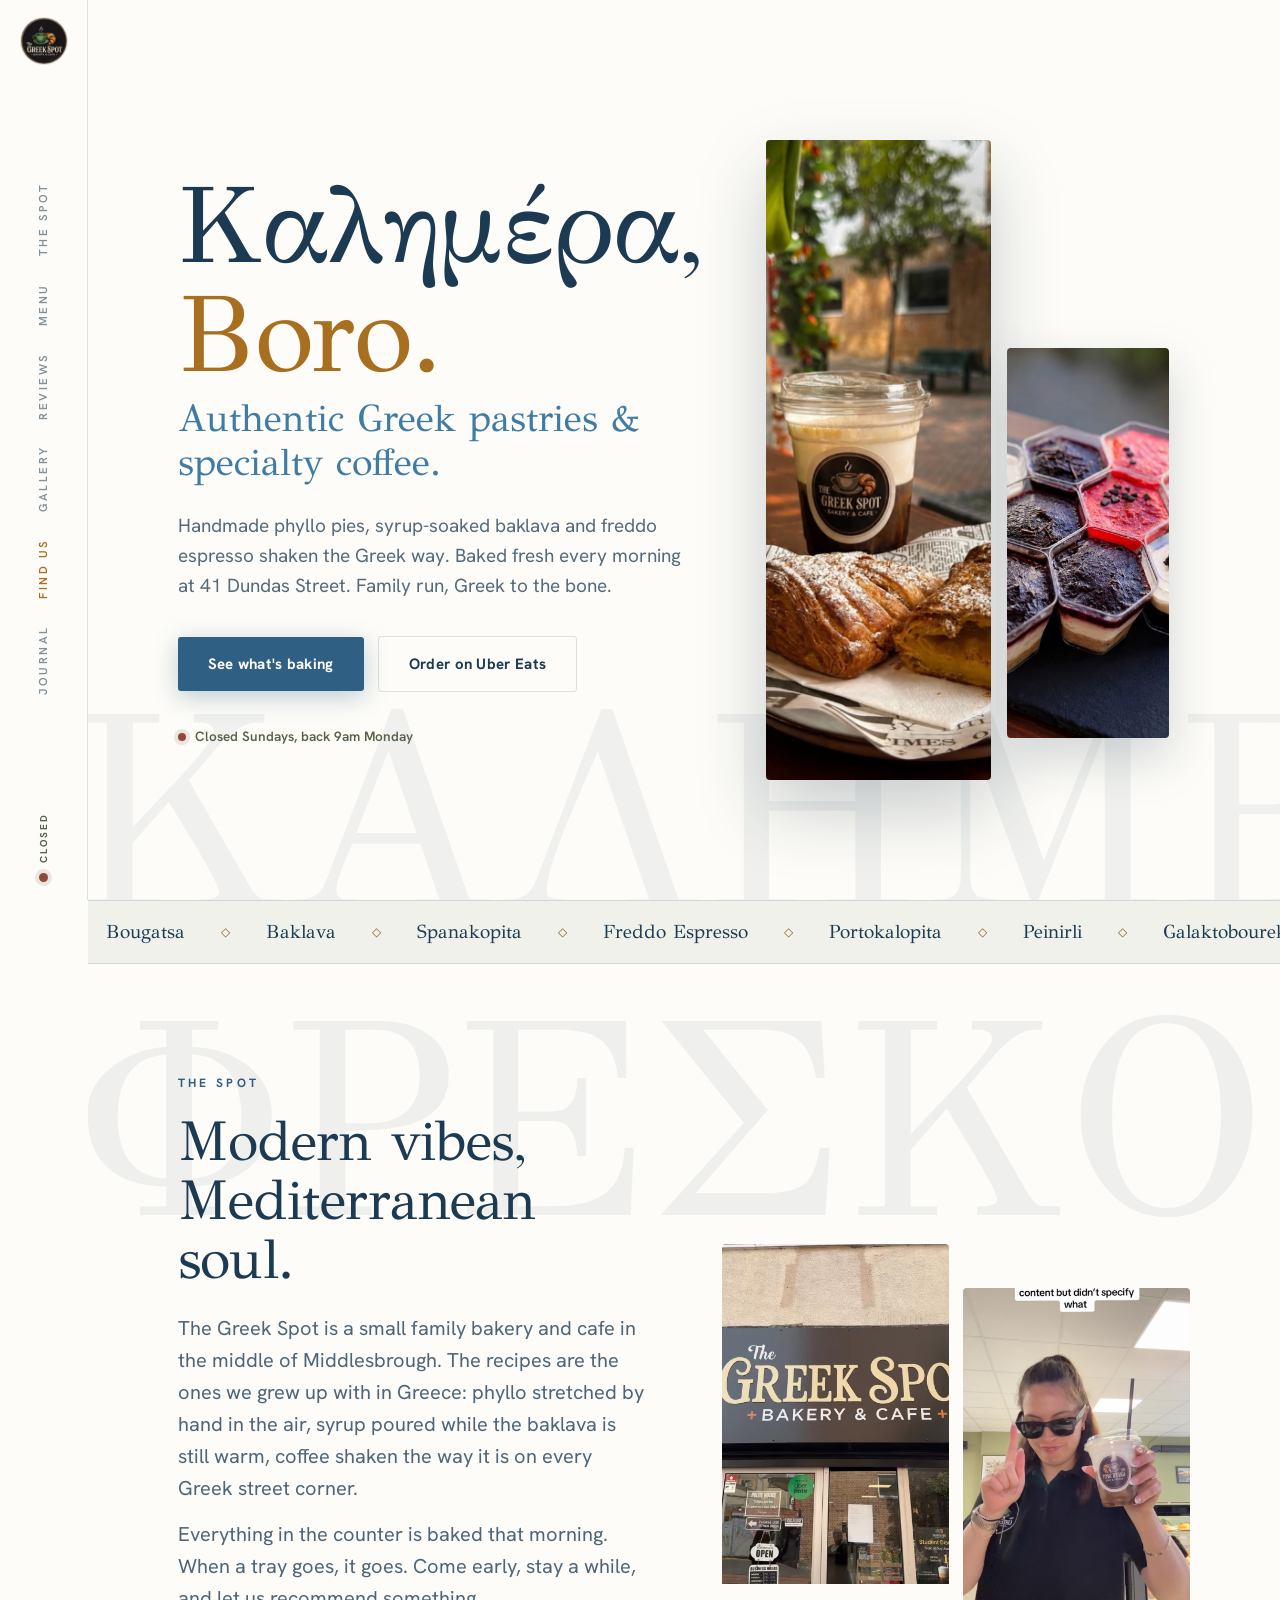
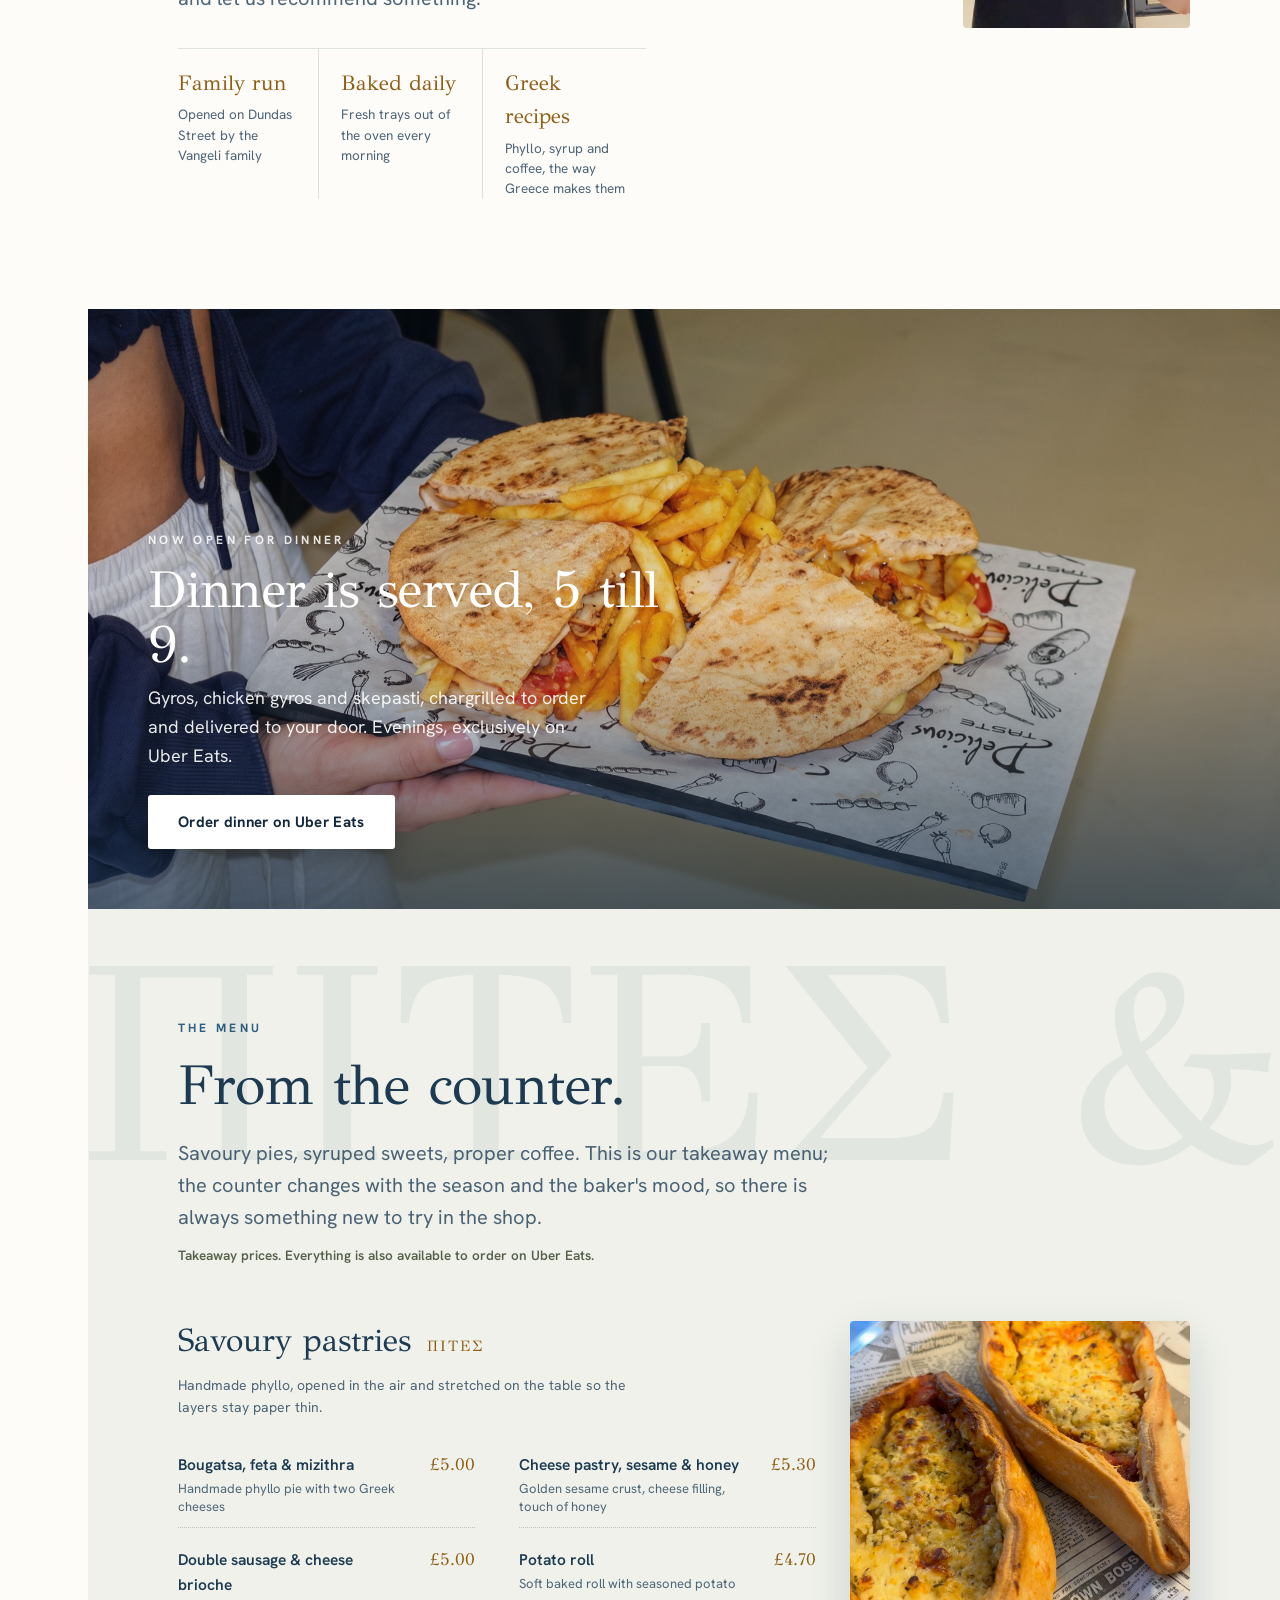
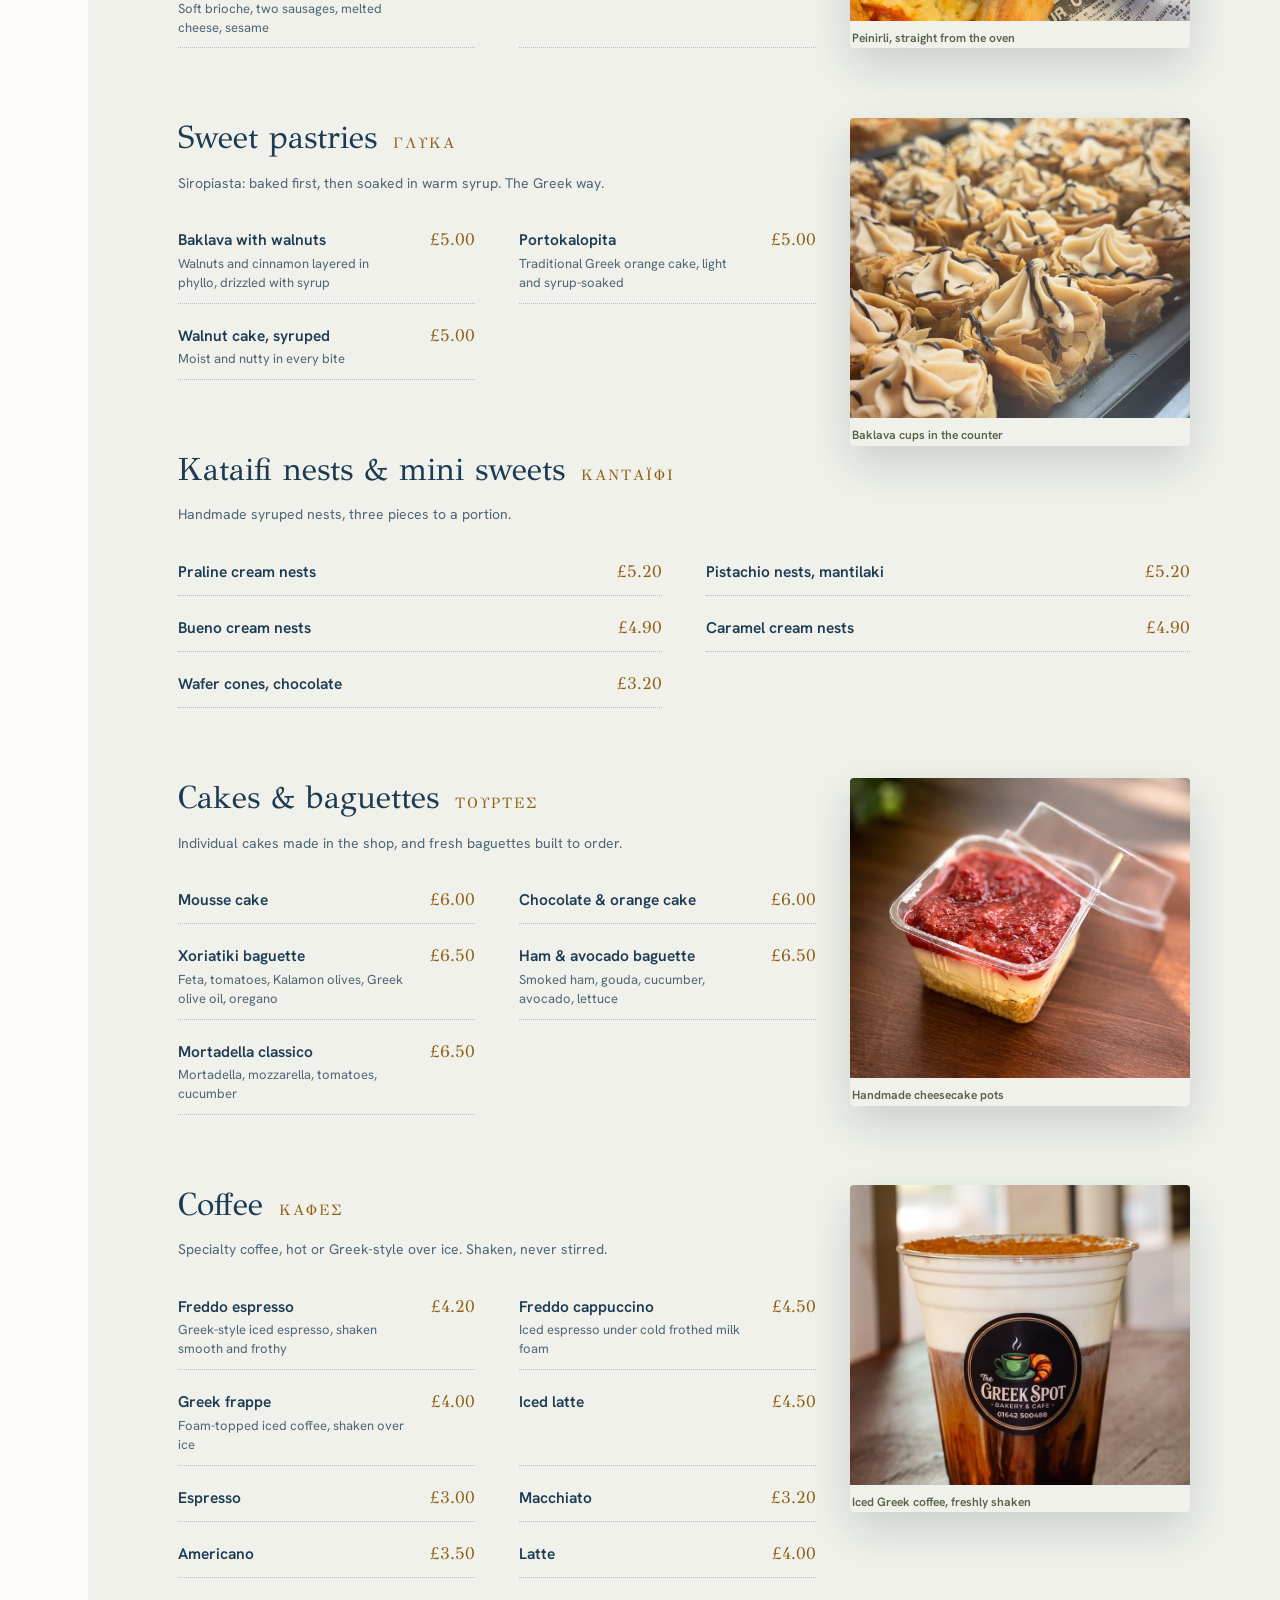
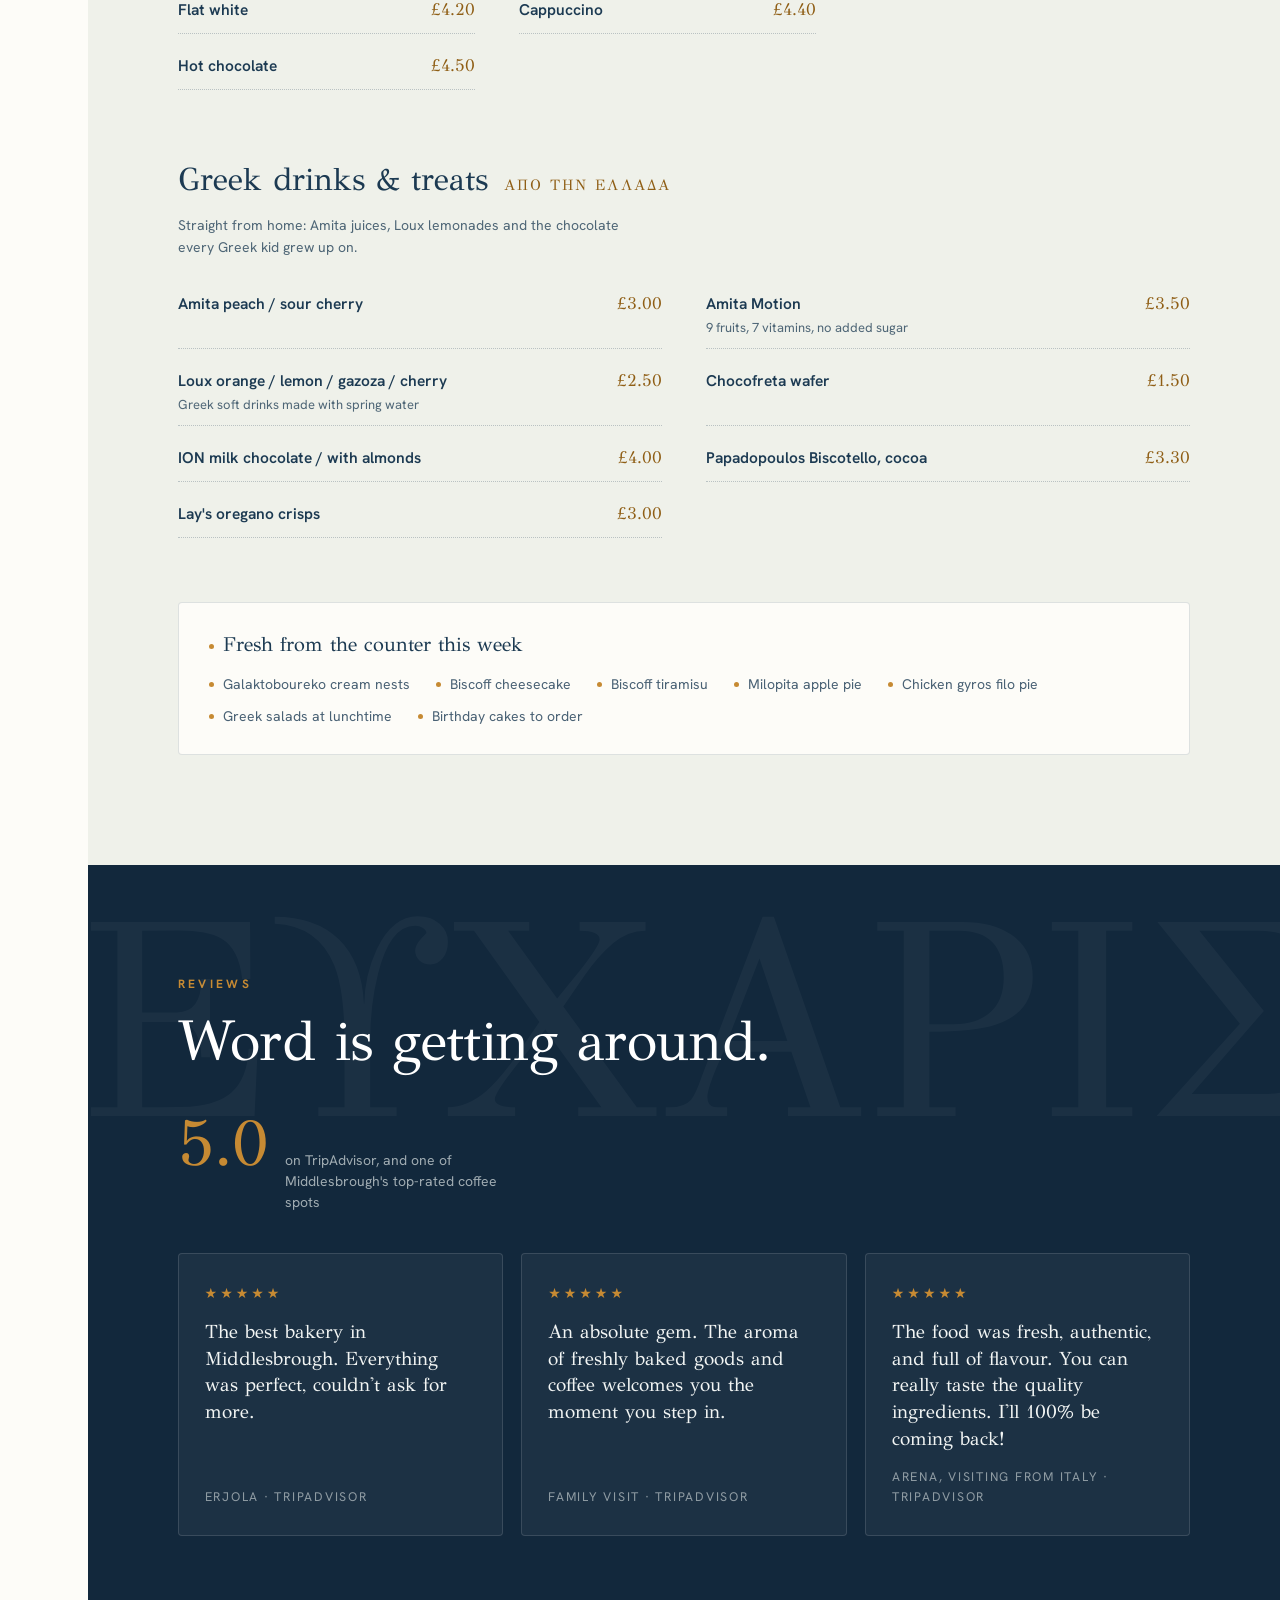
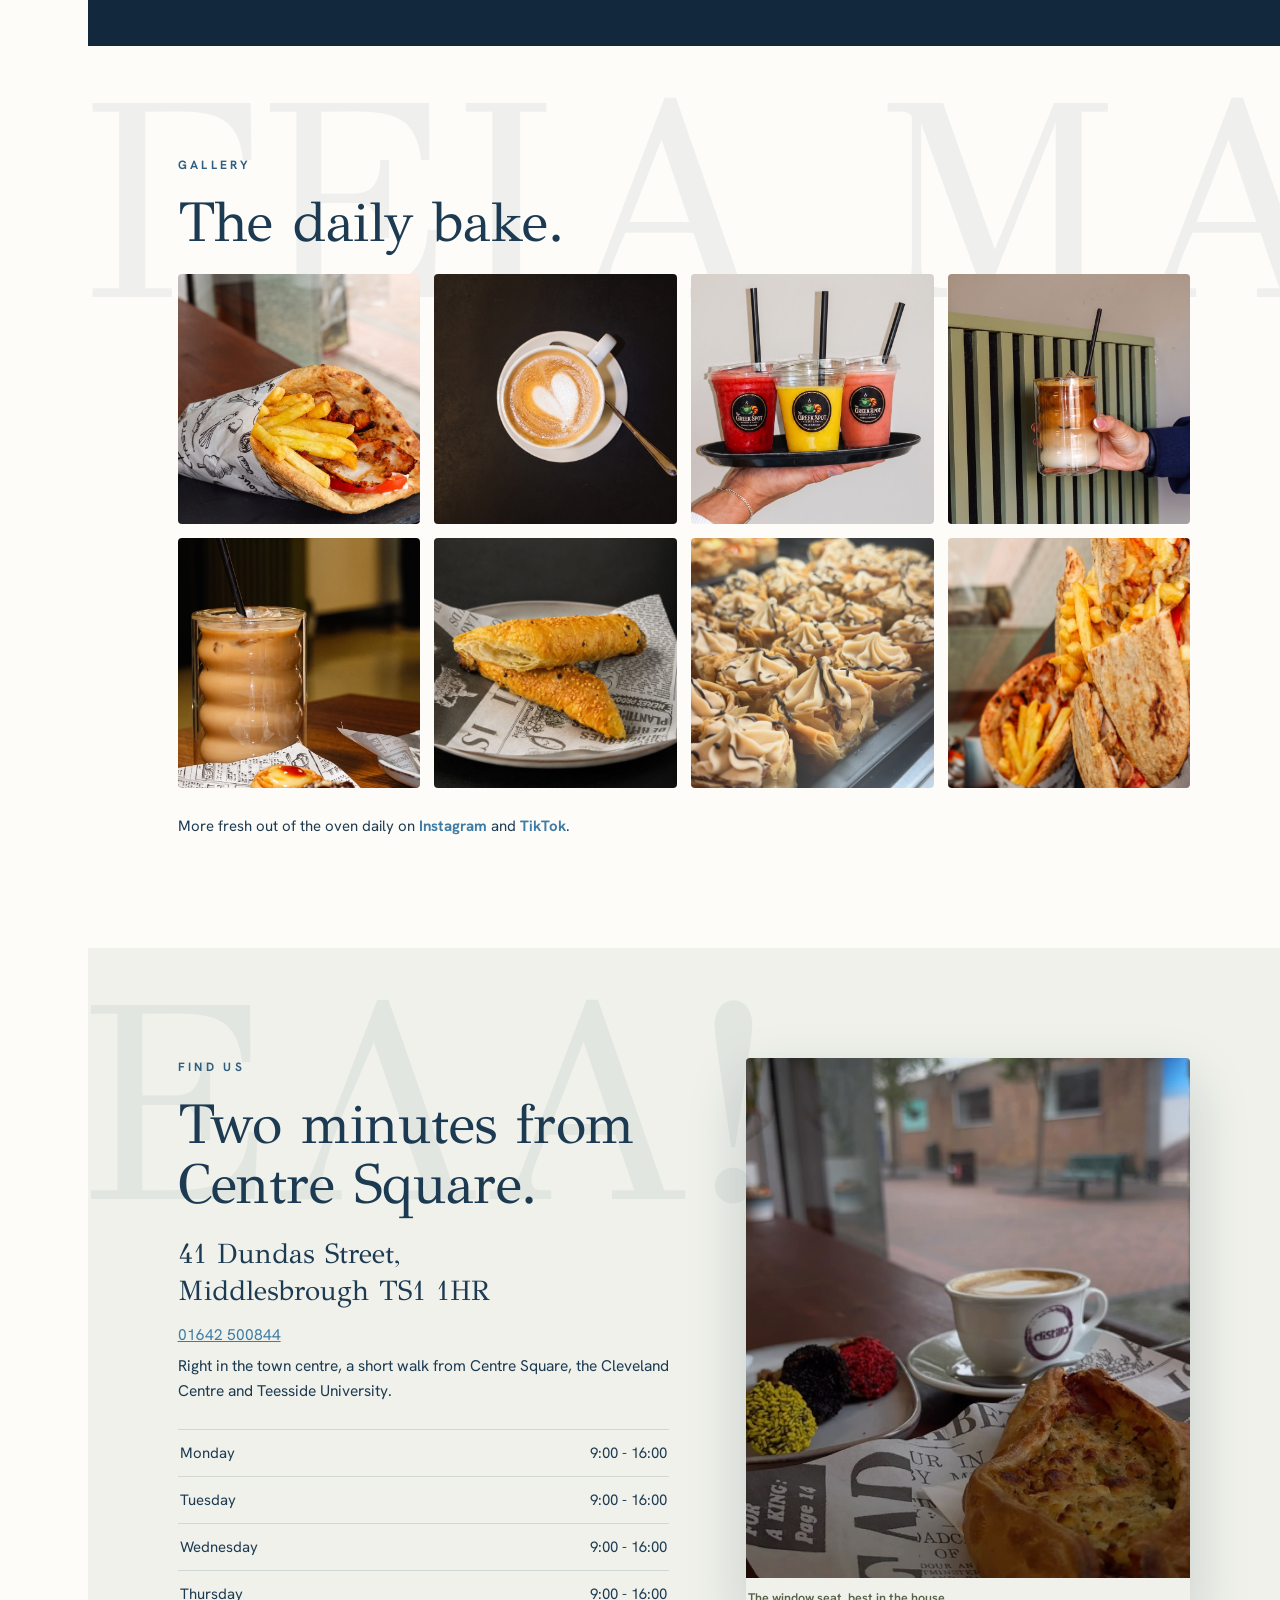
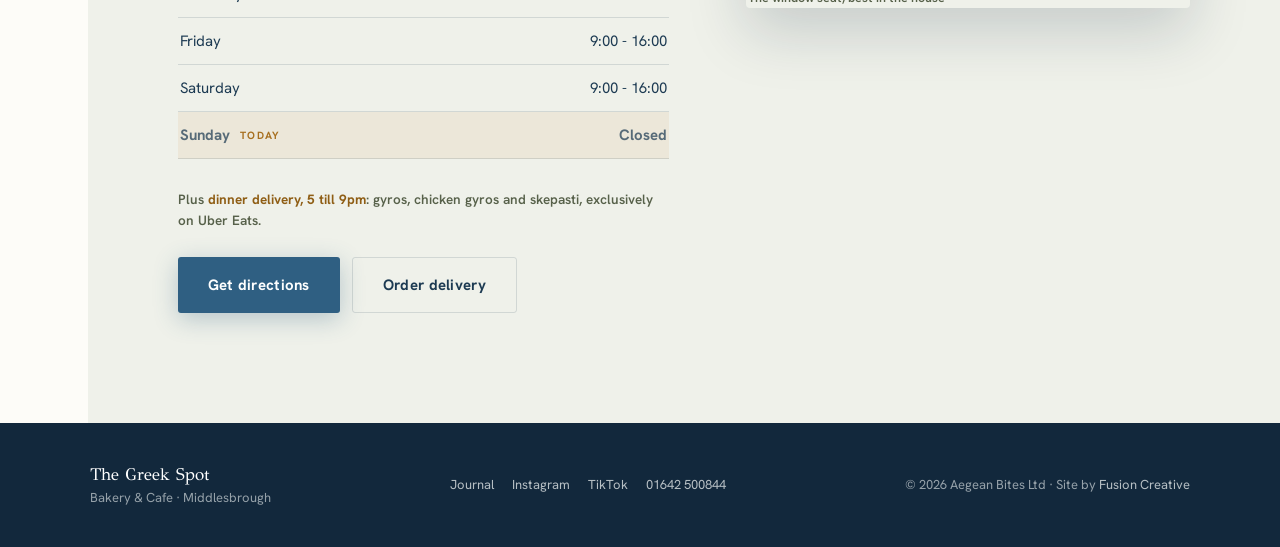
==== commit 2e3a28ed: "Add SEO blog (Journal): 3 local posts + index, sitemap, schema Three fact-checked local-SEO posts (G" ====
--- a/index.html
+++ b/index.html
@@ -5,6 +5,19 @@
 <meta name="viewport" content="width=device-width, initial-scale=1.0">
 <title>The Greek Spot | Greek Bakery &amp; Cafe, Middlesbrough</title>
 <meta name="description" content="Authentic Greek pastries, coffee and now dinner in Middlesbrough. Gyros, chicken gyros and skepasti delivered 5 to 9pm on Uber Eats. Family run on Dundas Street, open Monday to Saturday.">
+<link rel="canonical" href="https://thegreekspot.co.uk/">
+<meta name="robots" content="index,follow,max-image-preview:large">
+<meta property="og:type" content="website">
+<meta property="og:site_name" content="The Greek Spot">
+<meta property="og:title" content="The Greek Spot | Greek Bakery &amp; Cafe, Middlesbrough">
+<meta property="og:description" content="Authentic Greek pastries and coffee by day, gyros delivered 5 to 9pm on Uber Eats. Family run on Dundas Street, Middlesbrough.">
+<meta property="og:url" content="https://thegreekspot.co.uk/">
+<meta property="og:image" content="https://thegreekspot.co.uk/images/hero-bougatsa-freddo.jpg">
+<meta property="og:locale" content="en_GB">
+<meta name="twitter:card" content="summary_large_image">
+<meta name="twitter:title" content="The Greek Spot | Greek Bakery &amp; Cafe, Middlesbrough">
+<meta name="twitter:description" content="Authentic Greek pastries and coffee by day, gyros delivered 5 to 9pm on Uber Eats. Family run in Middlesbrough.">
+<meta name="twitter:image" content="https://thegreekspot.co.uk/images/hero-bougatsa-freddo.jpg">
 <link rel="icon" type="image/jpeg" href="images/logo.jpg">
 <link rel="preconnect" href="https://fonts.googleapis.com">
 <link rel="preconnect" href="https://fonts.gstatic.com" crossorigin>
@@ -345,6 +358,7 @@
     <a href="#reviews">Reviews</a>
     <a href="#gallery">Gallery</a>
     <a href="#find">Find us</a>
+    <a href="/blog/">Journal</a>
   </div>
   <div class="rail-status">
     <span id="railStatusTxt">Mon-Sat</span>
@@ -367,6 +381,7 @@
   <a href="#reviews"><em>03</em>Reviews</a>
   <a href="#gallery"><em>04</em>Gallery</a>
   <a href="#find"><em>05</em>Find us</a>
+  <a href="/blog/"><em>06</em>Journal</a>
 </nav>
 
 <main id="top">
@@ -620,6 +635,7 @@
     Bakery &amp; Cafe · Middlesbrough
   </div>
   <div class="fsoc">
+    <a href="/blog/">Journal</a>
     <a href="https://www.instagram.com/thegreekspotmiddlesbrough/" target="_blank" rel="noopener">Instagram</a>
     <a href="https://www.tiktok.com/@thegreekspot_" target="_blank" rel="noopener">TikTok</a>
     <a href="tel:+441642500844">01642 500844</a>
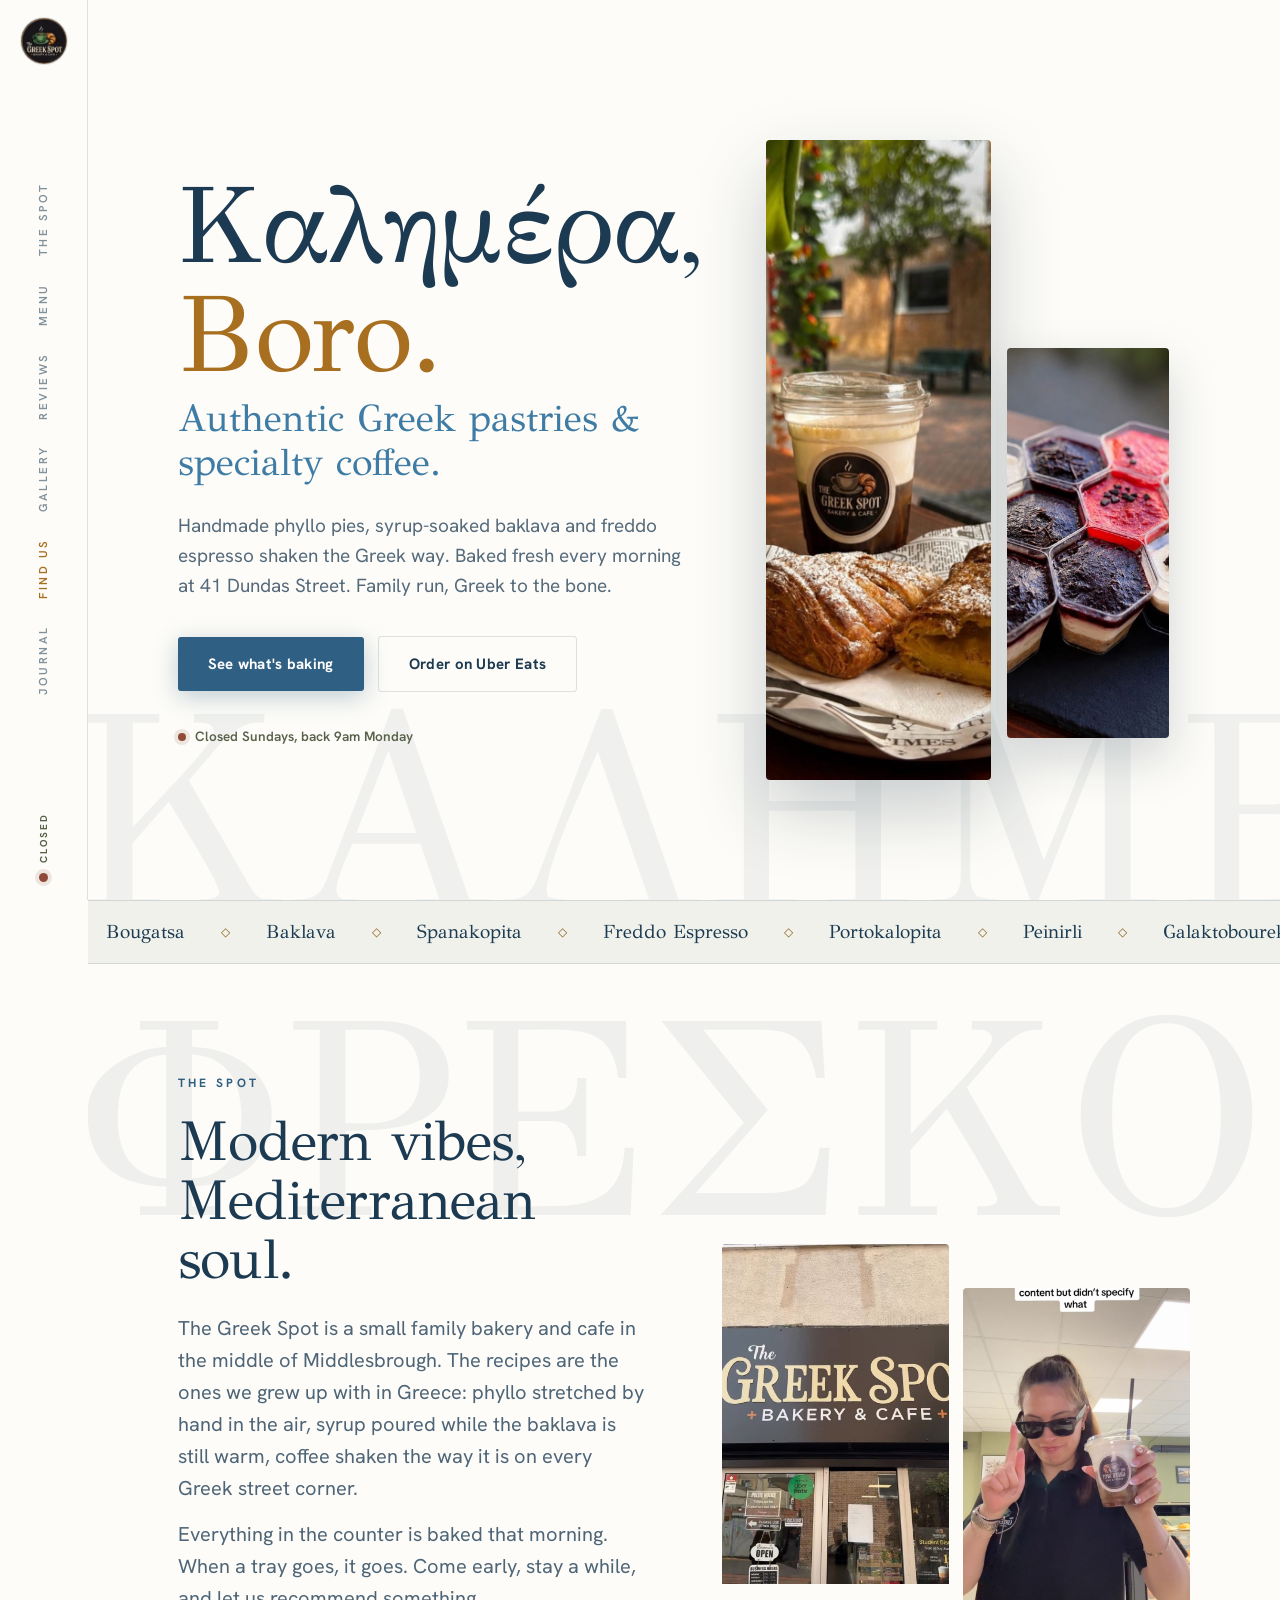
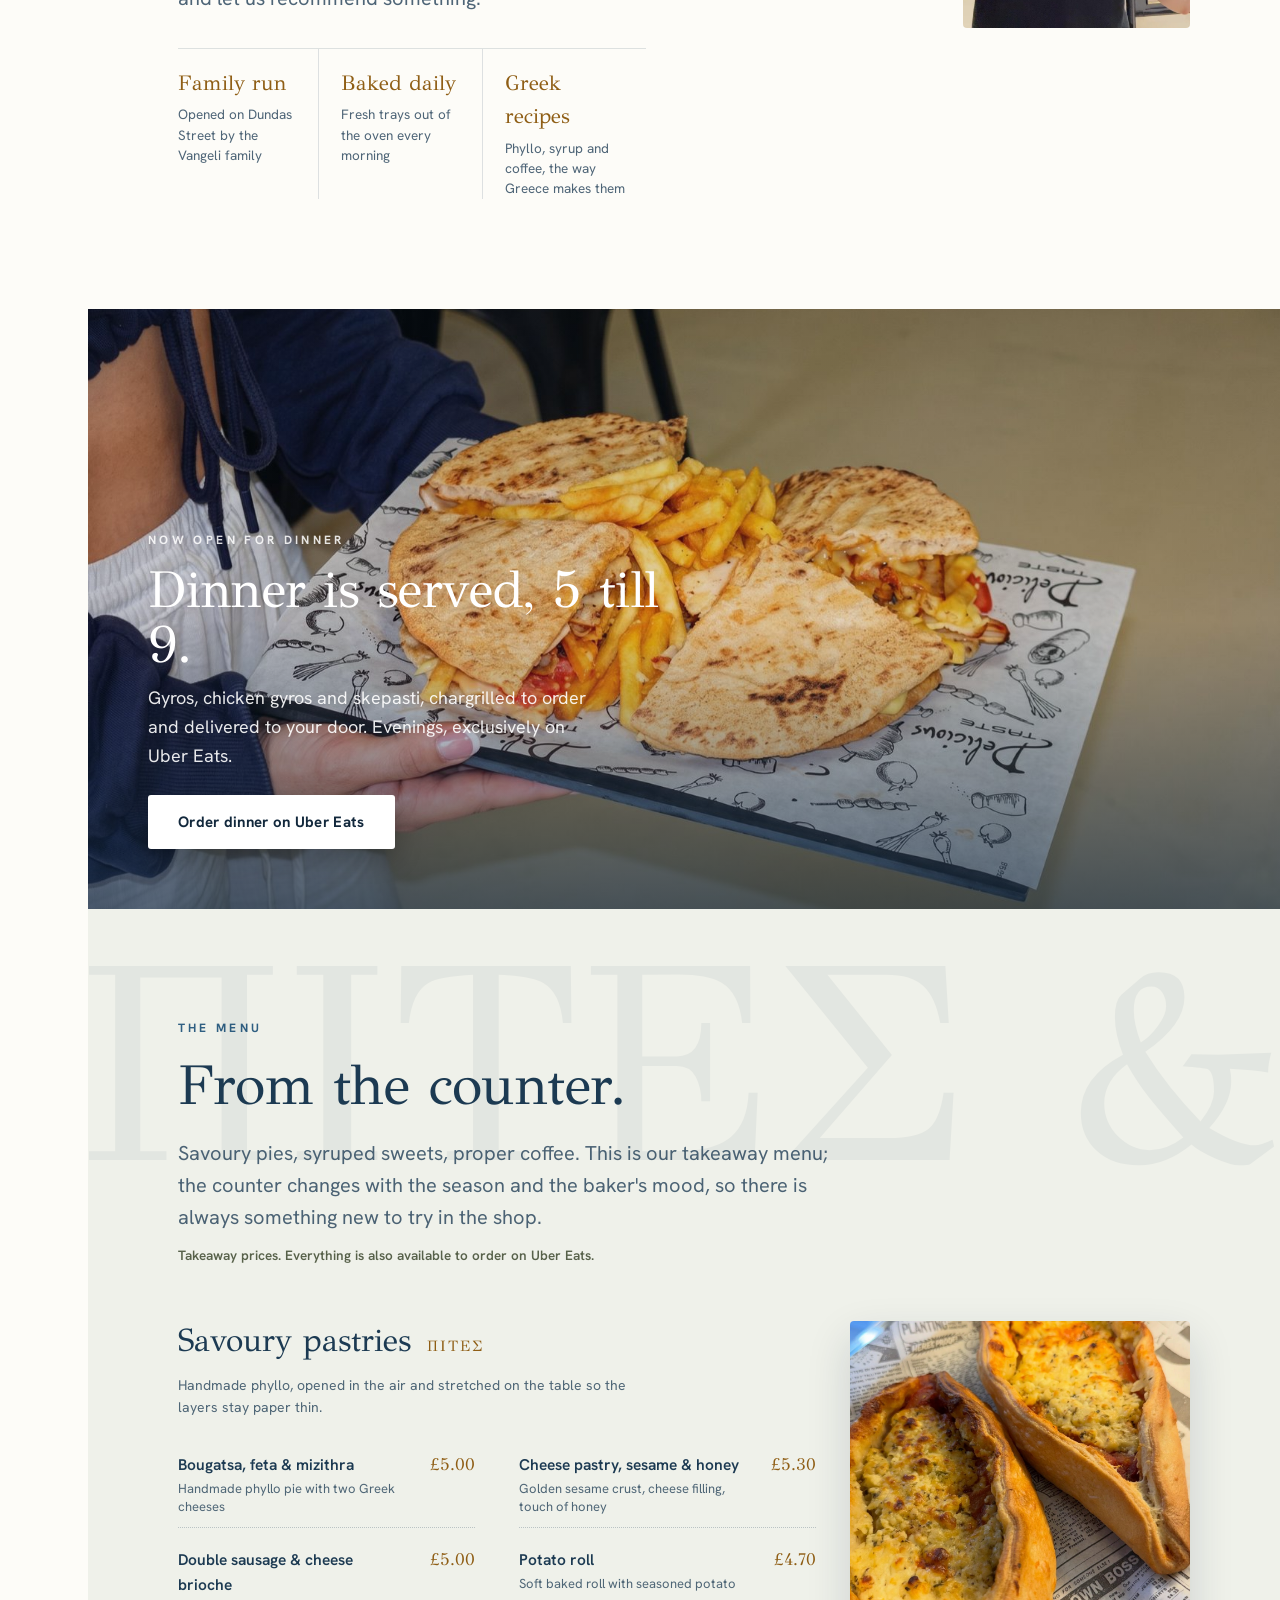
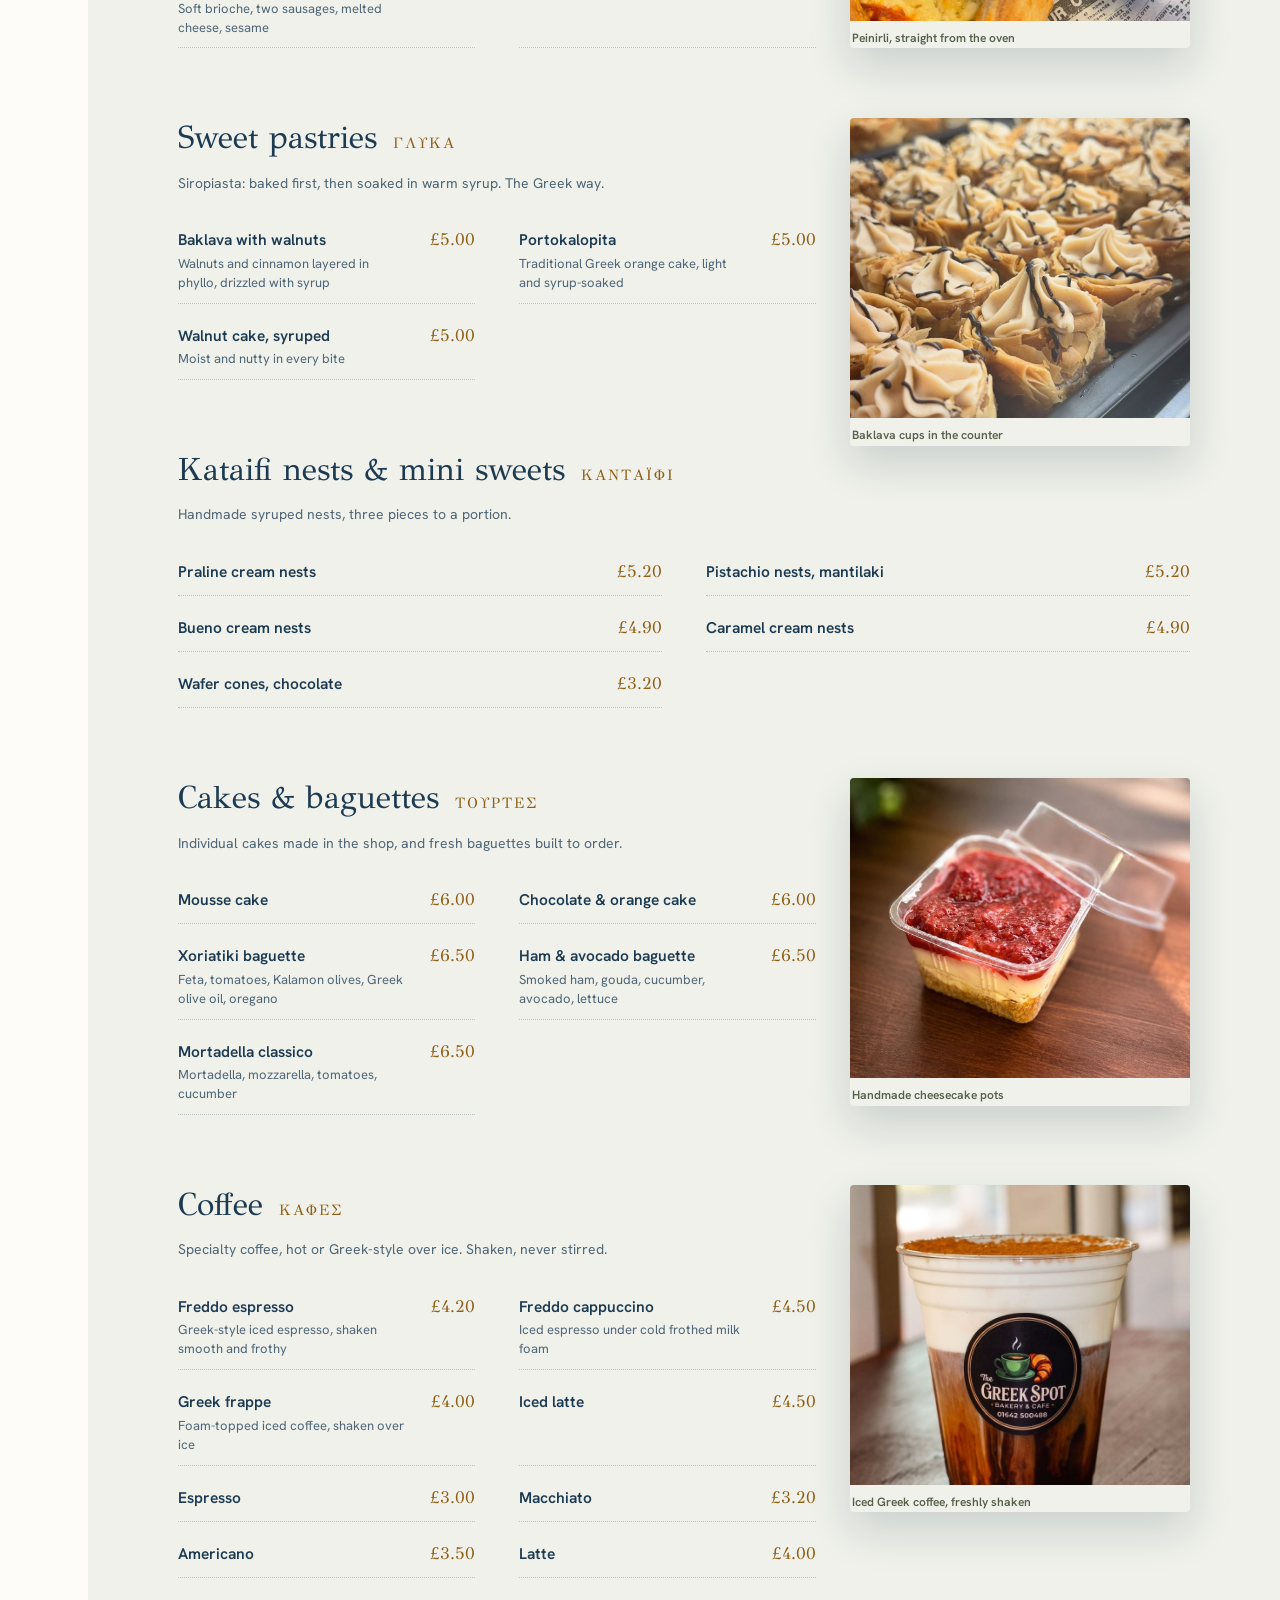
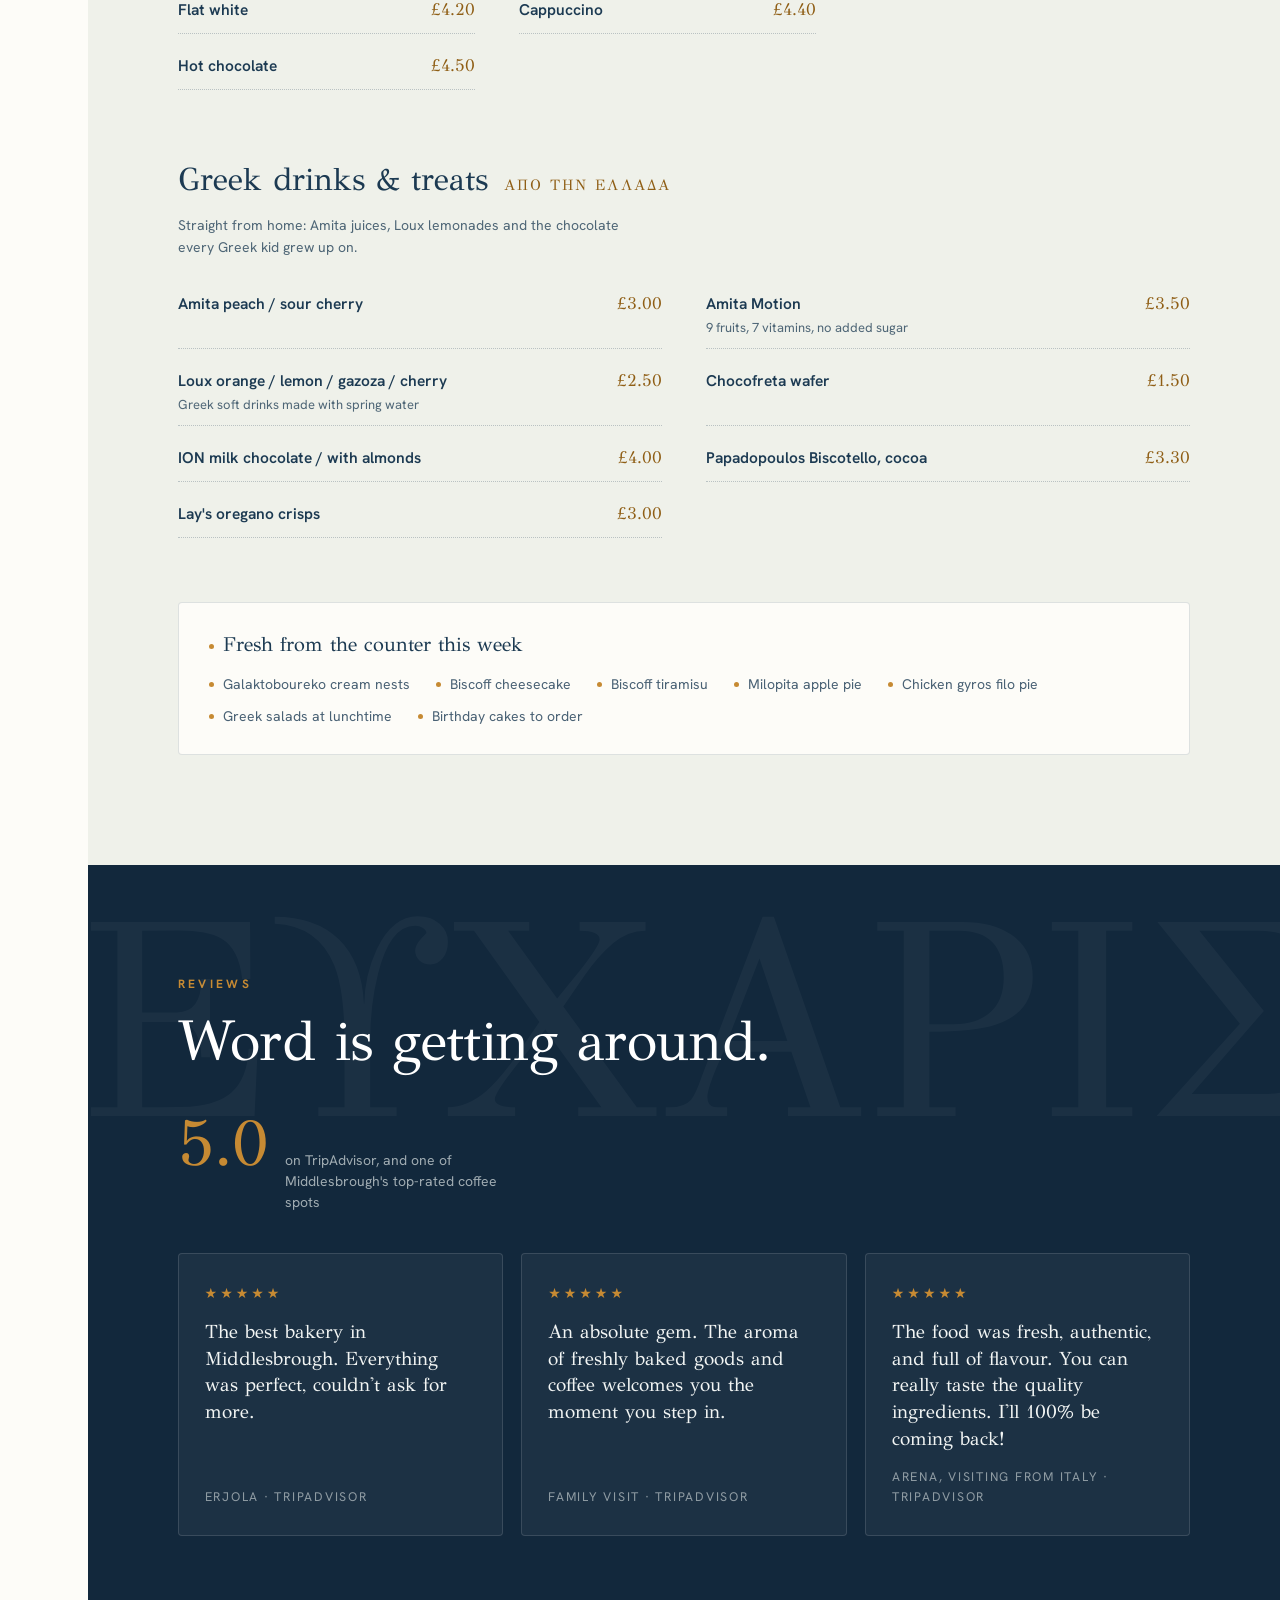
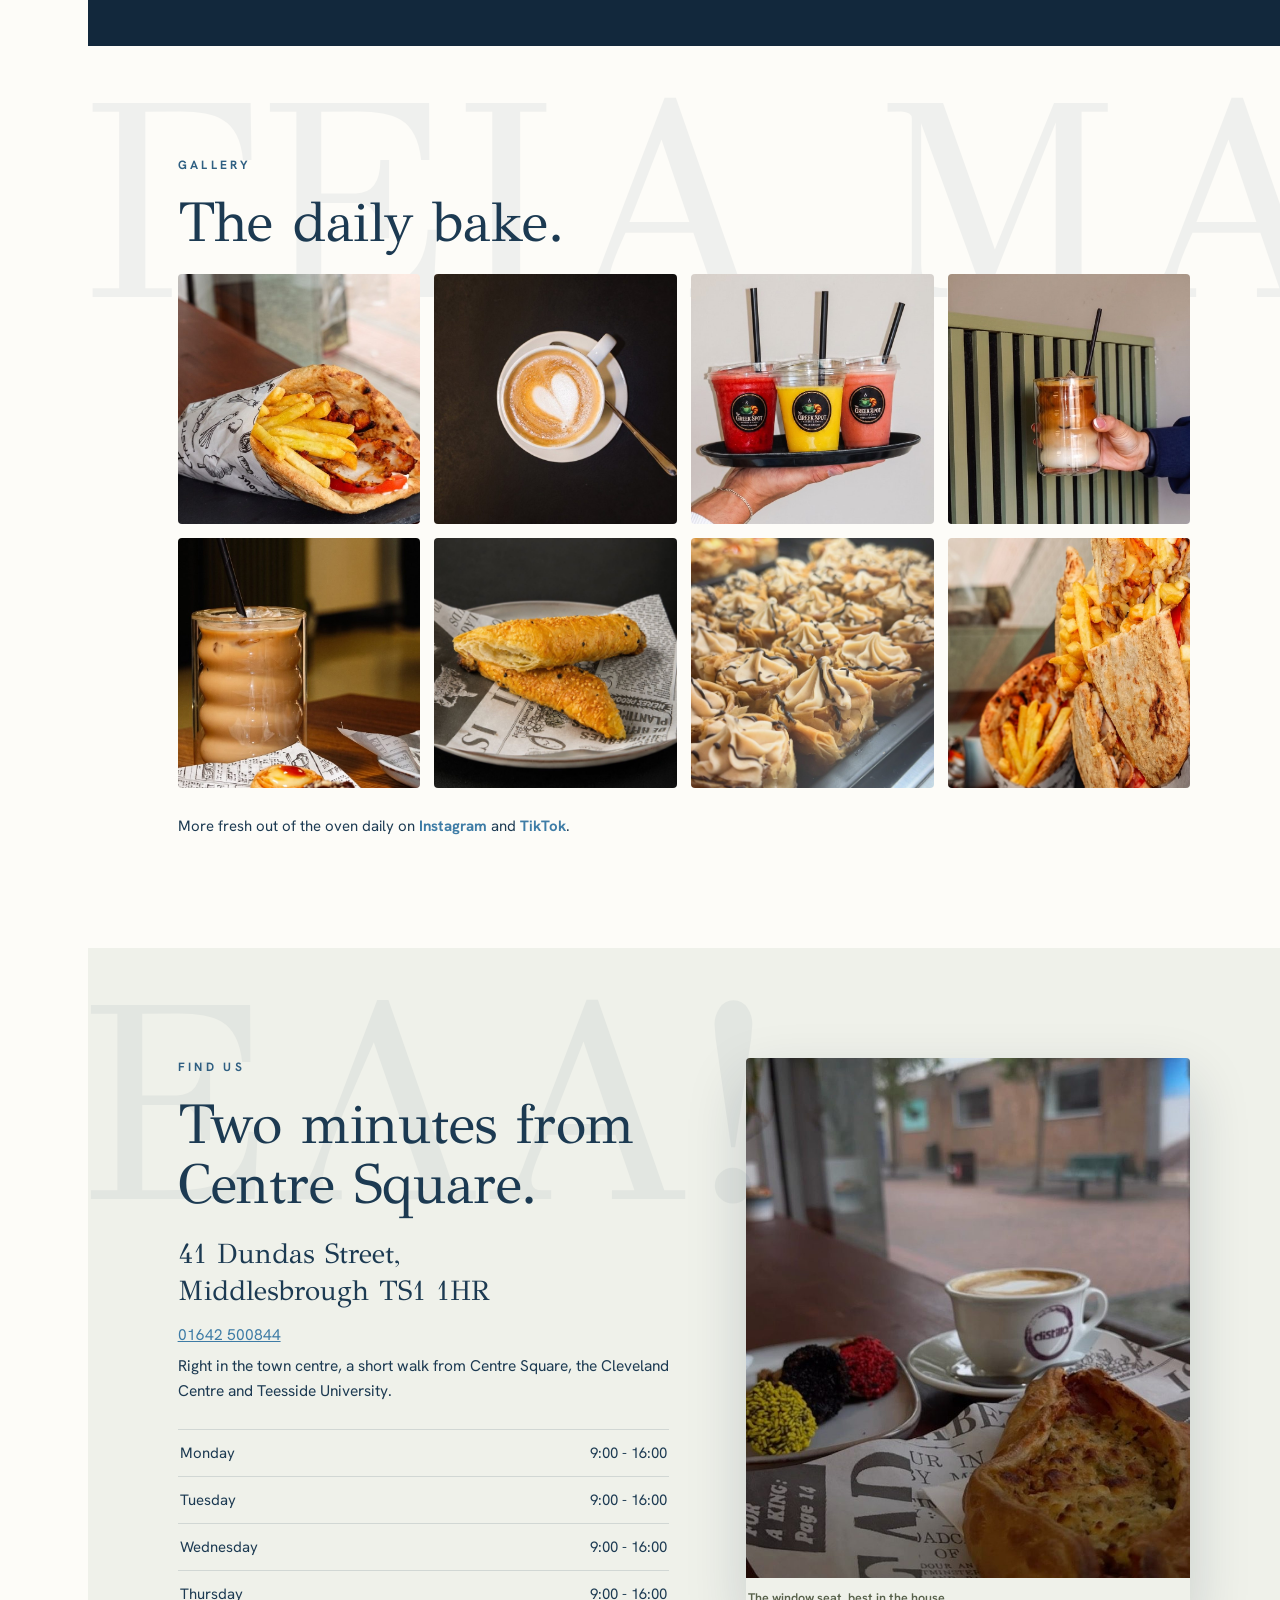
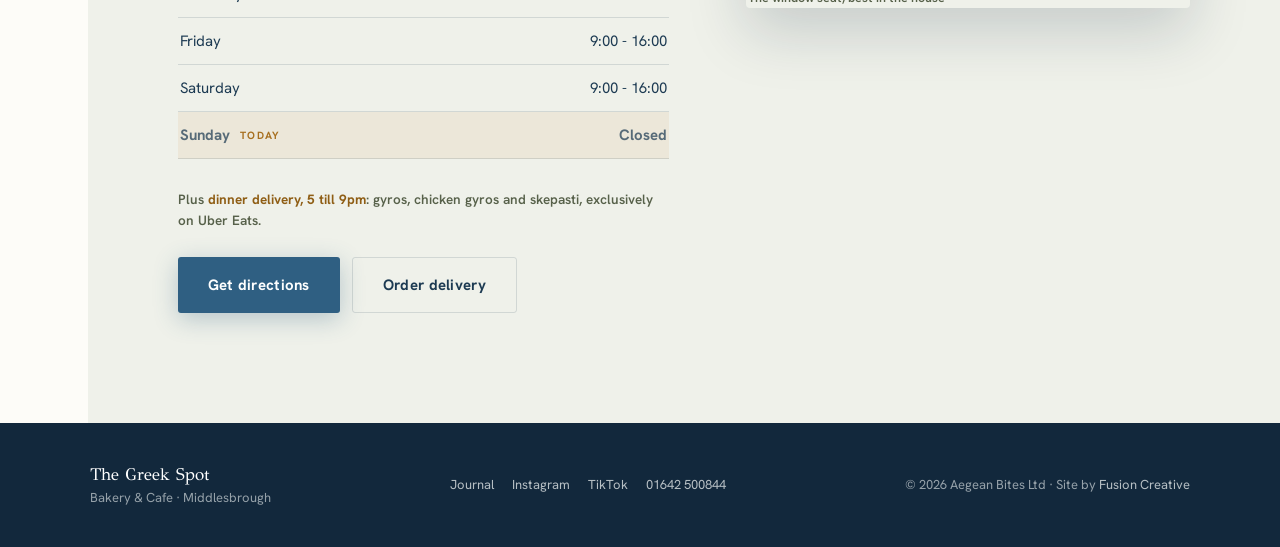
==== commit 27090b10: "SEO polish: compress images 36%, richer LocalBusiness schema, OG card - Recompress + right-size all " ====
--- a/index.html
+++ b/index.html
@@ -12,12 +12,15 @@
 <meta property="og:title" content="The Greek Spot | Greek Bakery &amp; Cafe, Middlesbrough">
 <meta property="og:description" content="Authentic Greek pastries and coffee by day, gyros delivered 5 to 9pm on Uber Eats. Family run on Dundas Street, Middlesbrough.">
 <meta property="og:url" content="https://thegreekspot.co.uk/">
-<meta property="og:image" content="https://thegreekspot.co.uk/images/hero-bougatsa-freddo.jpg">
+<meta property="og:image" content="https://thegreekspot.co.uk/images/og-cover.jpg">
+<meta property="og:image:width" content="1200">
+<meta property="og:image:height" content="630">
+<meta property="og:image:alt" content="The Greek Spot, authentic Greek bakery and cafe in Middlesbrough">
 <meta property="og:locale" content="en_GB">
 <meta name="twitter:card" content="summary_large_image">
 <meta name="twitter:title" content="The Greek Spot | Greek Bakery &amp; Cafe, Middlesbrough">
 <meta name="twitter:description" content="Authentic Greek pastries and coffee by day, gyros delivered 5 to 9pm on Uber Eats. Family run in Middlesbrough.">
-<meta name="twitter:image" content="https://thegreekspot.co.uk/images/hero-bougatsa-freddo.jpg">
+<meta name="twitter:image" content="https://thegreekspot.co.uk/images/og-cover.jpg">
 <link rel="icon" type="image/jpeg" href="images/logo.jpg">
 <link rel="preconnect" href="https://fonts.googleapis.com">
 <link rel="preconnect" href="https://fonts.gstatic.com" crossorigin>
@@ -25,11 +28,20 @@
 <script type="application/ld+json">
 {
   "@context": "https://schema.org",
-  "@type": "Bakery",
+  "@type": ["Bakery","CafeOrCoffeeShop"],
+  "@id": "https://thegreekspot.co.uk/#business",
   "name": "The Greek Spot",
+  "url": "https://thegreekspot.co.uk/",
+  "description": "Family-run Greek bakery and cafe on Dundas Street, Middlesbrough. Handmade phyllo pastries, syrup sweets and Greek-style coffee by day, with gyros delivered in the evening on Uber Eats.",
   "servesCuisine": "Greek",
   "priceRange": "£",
   "telephone": "+441642500844",
+  "image": [
+    "https://thegreekspot.co.uk/images/hero-bougatsa-freddo.jpg",
+    "https://thegreekspot.co.uk/images/aug-gyros-hero.jpg",
+    "https://thegreekspot.co.uk/images/shopfront.jpg"
+  ],
+  "logo": "https://thegreekspot.co.uk/images/logo.jpg",
   "address": {
     "@type": "PostalAddress",
     "streetAddress": "41 Dundas Street",
@@ -37,6 +49,10 @@
     "postalCode": "TS1 1HR",
     "addressCountry": "GB"
   },
+  "geo": { "@type": "GeoCoordinates", "latitude": 54.5761, "longitude": -1.2351 },
+  "areaServed": { "@type": "City", "name": "Middlesbrough" },
+  "hasMenu": "https://thegreekspot.co.uk/#menu",
+  "acceptsReservations": false,
   "openingHoursSpecification": [
     { "@type": "OpeningHoursSpecification", "dayOfWeek": ["Monday","Tuesday","Wednesday","Thursday","Friday","Saturday"], "opens": "09:00", "closes": "16:00" }
   ],
@@ -44,6 +60,14 @@
     "https://www.instagram.com/thegreekspotmiddlesbrough/",
     "https://www.tiktok.com/@thegreekspot_"
   ]
+}
+</script>
+<script type="application/ld+json">
+{
+  "@context": "https://schema.org",
+  "@type": "WebSite",
+  "name": "The Greek Spot",
+  "url": "https://thegreekspot.co.uk/"
 }
 </script>
 <style>
